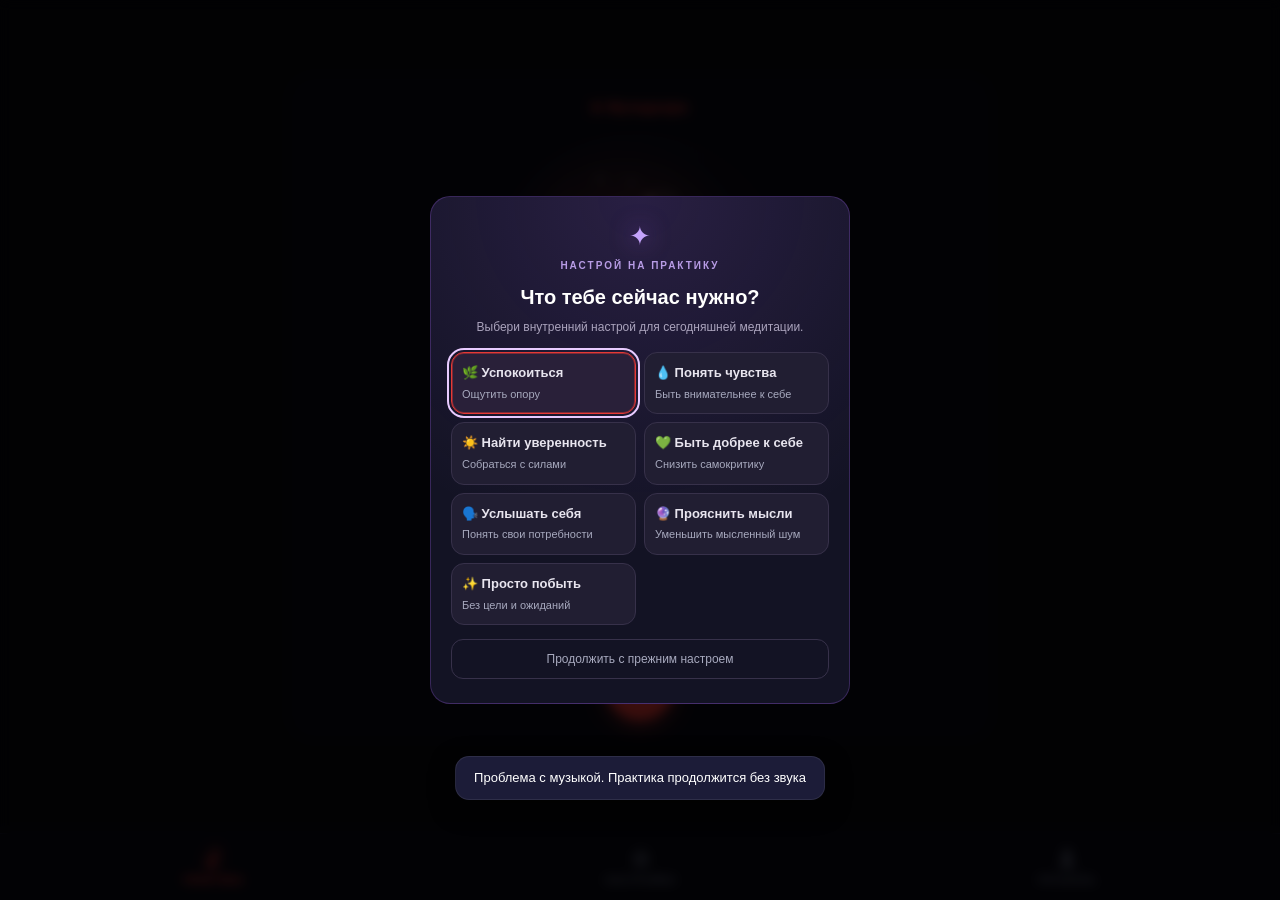
==== index.html @ dd5969ef "Bust Telegram CSS and JavaScript cache for chakra, iOS-style wheel and music player" ====
<!DOCTYPE html>
<html lang="ru">
<head>
<meta charset="UTF-8">
<meta name="viewport" content="width=device-width, initial-scale=1">
<title>Медитации</title>
<script src="https://telegram.org/js/telegram-web-app.js"></script>
<link rel="stylesheet" href="./assets/style.css?v=20261011k">
</head>
<body>

<!-- ==================== ЭКРАН ПРАКТИКА ==================== -->
<div class="screen screen-practice active" id="screen-practice">
  <div class="player">
    <div class="home-chakra" id="homeChakraLabel" aria-live="polite">
      <span class="home-chakra-dot" aria-hidden="true"></span>
      <span id="homeChakraName">Муладхара</span>
    </div>
    <canvas id="orb" width="600" height="600"></canvas>
    <div class="breath-hint" id="breathHint" role="status" aria-live="off"></div>

    <div class="home-duration" aria-label="Длительность медитации">
      <span class="home-duration-label">Минуты практики</span>
      <div class="duration-wheel-frame">
        <div class="duration-wheel-highlight" aria-hidden="true"></div>
        <div class="duration-wheel" id="durationWheel" role="listbox" tabindex="0" aria-label="Выбрать длительность прокруткой вверх или вниз"></div>
        <span class="duration-wheel-unit" aria-hidden="true">мин</span>
      </div>
      <div class="home-time-remaining" id="homeTimerRemaining" aria-live="off" hidden></div>
    </div>
    <div class="home-music" aria-label="Музыкальный плеер">
      <button class="home-music-menu" id="btnTracks" aria-label="Выбрать музыку" title="Выбрать музыку">
        <svg viewBox="0 0 24 24" aria-hidden="true"><path d="M12 3v10.55A4 4 0 1 0 14 17V7h4V3z"/></svg>
      </button>
      <div class="player-track-status" id="playerTrackStatus" role="status" aria-live="polite">Музыка не выбрана</div>
      <button class="home-music-add" id="btnAddTrack" aria-label="Добавить свою музыку" title="Добавить трек">
        <svg viewBox="0 0 24 24" aria-hidden="true"><path d="M19 13h-6v6h-2v-6H5v-2h6V5h2v6h6v2z"/></svg>
      </button>
    </div>
    <div class="control-bar home-controls">
      <button class="ctrl-side" id="btnPrevTrack" aria-label="Предыдущий трек" title="Предыдущий трек">
        <svg viewBox="0 0 24 24" aria-hidden="true"><path d="M6 6h2v12H6zm3.5 6l8.5 6V6z"/></svg>
      </button>
      <button class="ctrl-play" id="btnMain" aria-label="Начать или приостановить медитацию" title="Старт">
        <svg id="mainIcon" viewBox="0 0 24 24"><path d="M8 5v14l11-7z"/></svg>
      </button>
      <button class="ctrl-side" id="btnNextTrack" aria-label="Следующий трек" title="Следующий трек">
        <svg viewBox="0 0 24 24" aria-hidden="true"><path d="M16 6h2v12h-2zM6 18l8.5-6L6 6z"/></svg>
      </button>
    </div>

  </div>
</div>

<!-- ==================== НАСТРОЙКИ ==================== -->
<div class="screen screen-settings" id="screen-settings">
  <div class="settings-intro">
    <div class="goal-eyebrow">ТВОЯ ПРАКТИКА</div>
    <h2>Настройки</h2>
    <p>Выбери то, что подходит тебе сейчас. Во время медитации можно просто наблюдать за вселенной.</p>
  </div>
  <section class="goal-section" aria-labelledby="goalTitle">
    <div class="goal-eyebrow">ВНУТРЕННИЙ НАСТРОЙ</div>
    <h2 id="goalTitle">Как ты хочешь себя чувствовать?</h2>
    <p class="goal-subtitle">Выбери тему, которая откликается сейчас.</p>
    <div class="goal-grid" id="goalGrid" role="group" aria-label="Выбрать тему медитации"></div>
  </section>

  <div class="chakra-info">
    <div class="chakra-name" id="chakraNameWrap">
      <span id="chakraName">—</span>
      <svg class="info-ic" viewBox="0 0 24 24"><path d="M12 2a10 10 0 1 0 0 20 10 10 0 0 0 0-20zm1 15h-2v-6h2v6zm0-8h-2V7h2v2z"/></svg>
    </div>
    <div class="chakra-desc" id="chakraDesc">—</div>
    <div class="practice-tip" id="practiceTip" aria-live="polite"></div>
  </div>


  <div class="settings-panel">
    <h3>Медитация</h3>
    <div class="setting-block" id="practiceBlock">
      <button type="button" class="setting-header" id="practiceHeader" aria-expanded="false" aria-controls="practicePicker">
        <span class="setting-label">Практика</span>
        <span class="setting-value">
          <b id="practiceValue">Дыхание</b>
          <svg class="chev" viewBox="0 0 24 24"><path d="M7 10l5 5 5-5z"/></svg>
        </span>
      </button>
      <div class="setting-options slider-mode" id="practicePicker">
        <div class="slider-wrap">
          <input type="range" class="custom-range" id="practiceSlider" aria-label="Тип медитации" min="0" max="1" step="1" value="0">
          <div class="slider-marks">
            <span id="practiceMark0" class="active">Дыхание</span>
            <span id="practiceMark1">Скан тела</span>
          </div>
        </div>
      </div>
      <button type="button" id="scanChimeButton" class="quiet-toggle" aria-pressed="false" hidden>♪ Сигнал смены этапов: выкл.</button>
    </div>

    <div class="setting-block" id="rhythmBlock">
      <button type="button" class="setting-header" id="rhythmHeader" aria-expanded="false" aria-controls="rhythmPicker">
        <span class="setting-label">Дыхание</span>
        <span class="setting-value">
          <b id="rhythmValue">4-4</b>
          <svg class="chev" viewBox="0 0 24 24"><path d="M7 10l5 5 5-5z"/></svg>
        </span>
      </button>
      <div class="setting-options slider-mode" id="rhythmPicker">
        <div class="slider-wrap">
          <input type="range" class="custom-range" id="rhythmSlider" aria-label="Ритм дыхания" min="0" max="0" step="1" value="0">
          <div class="slider-marks" id="rhythmMarks"></div>
        </div>
        <div class="rhythm-actions">
          <button id="addRhythmBtn" class="add-btn">+ Свой ритм</button>
          <button id="delRhythmBtn" class="danger" style="display:none;">Удалить</button>
        </div>
      </div>
    </div>

    <div class="setting-block" id="timeBlock">
      <button type="button" class="setting-header" id="timeHeader" aria-expanded="false" aria-controls="presets">
        <span class="setting-label">Длительность</span>
        <span class="setting-value">
          <b id="timeValue">10 мин</b>
          <svg class="chev" viewBox="0 0 24 24"><path d="M7 10l5 5 5-5z"/></svg>
        </span>
      </button>
      <div class="setting-options slider-mode" id="presets">
        <div class="slider-wrap">
          <div class="slider-head">
            <span class="hint-mini">Минуты</span>
            <span class="big-val" id="timeBigVal">10</span>
          </div>
          <input type="range" class="custom-range" id="timeSlider" aria-label="Длительность медитации в минутах" min="1" max="180" step="1" value="10">
          <div class="slider-marks">
            <span>1 мин</span>
            <span>90 мин</span>
            <span>180 мин</span>
          </div>
        </div>
        <div class="quick-row" id="quickPresets">
          <button data-min="5">5</button>
          <button data-min="10">10</button>
          <button data-min="15">15</button>
          <button data-min="30">30</button>
          <button data-min="60">60</button>
        </div>
      </div>
    </div>


  </div>
  <div class="settings-panel">
    <h3>Время практики</h3>
    <div class="timer-display" id="timerDisplay">10:00</div>


  </div>
  <div class="settings-panel">
    <h3>Музыка</h3>
    <p class="settings-description">Треки и загрузка своей музыки доступны на экране практики. Здесь можно открыть их напрямую.</p>
    <button type="button" id="settingsMusicLibrary" class="quiet-toggle">♫ Выбрать музыку</button>
    <button type="button" id="settingsMusicUpload" class="quiet-toggle">+ Добавить свой трек</button>
  </div>
</div>

<!-- ==================== ЭКРАН ПРОФИЛЬ ==================== -->
<div class="screen screen-profile" id="screen-profile">
  <div class="streak-card" aria-label="Серия медитаций">
    <div class="streak-heading">
      <div class="streak-flame" aria-hidden="true">🔥</div>
      <div><div class="streak-number"><span id="streakNum">0</span> <span style="font-size:17px;font-weight:650;color:#dcc5f2">дней</span></div><div class="streak-text">Твоя серия медитаций</div></div>
    </div>
    <div id="streakStatus" class="streak-status">Заверши медитацию, чтобы начать серию</div>
    <div class="streak-week-title">Последние 7 дней</div>
    <div id="streakWeek" class="streak-week"></div>
  </div>

  <div class="profile-actions">
    <button type="button" id="exportJournalBtn" class="quiet-toggle">↓ Сохранить дневник</button>
    <button type="button" id="importJournalBtn" class="quiet-toggle">↑ Восстановить дневник</button>
    <p class="profile-backup-hint">Записи сохраняются автоматически. Эти кнопки нужны для резервной копии.</p>
  </div>
  <div class="profile-tabs">
    <button class="profile-tab active" data-ptab="stats">Статистика</button>
    <button class="profile-tab" data-ptab="history">История</button>
  </div>

  <div id="profileBody"></div>
</div>

<!-- ==================== НИЖНЯЯ НАВИГАЦИЯ ==================== -->
<div class="tabs-bottom">
  <button class="bottom-tab active" data-screen="practice">
    <svg viewBox="0 0 24 24" width="22" height="22"><path d="M12 3v10.55A4 4 0 1 0 14 17V7h4V3z"/></svg>
    <span>Практика</span>
  </button>
  <button class="bottom-tab" data-screen="settings" aria-label="Настройки">
    <svg viewBox="0 0 24 24" width="22" height="22" aria-hidden="true"><path d="M19.4 13a7.9 7.9 0 0 0 0-2l2-1.55-2-3.47-2.33.95a7.5 7.5 0 0 0-1.72-1L15 3h-4l-.35 2.93c-.63.24-1.2.58-1.72 1L6.6 5.98l-2 3.47L6.6 11a7.9 7.9 0 0 0 0 2l-2 1.55 2 3.47 2.33-.95c.52.42 1.09.76 1.72 1L11 21h4l.35-2.93a7.5 7.5 0 0 0 1.72-1l2.33.95 2-3.47L19.4 13ZM13 16a4 4 0 1 1 0-8 4 4 0 0 1 0 8Z"/></svg>
    <span>Настройки</span>
  </button>
  <button class="bottom-tab" data-screen="profile">
    <svg viewBox="0 0 24 24" width="22" height="22"><path d="M12 12a5 5 0 1 0 0-10 5 5 0 0 0 0 10zm0 2c-4 0-8 2-8 5v2h16v-2c0-3-4-5-8-5z"/></svg>
    <span>Профиль</span>
  </button>
</div>

<!-- ==================== МОДАЛКИ ==================== -->
<div class="modal" id="welcomeGoalModal" role="dialog" aria-modal="true" aria-labelledby="welcomeGoalTitle">
  <div class="modal-content welcome-goal-content">
    <div class="welcome-thought-symbol" aria-hidden="true">✦</div>
    <div class="welcome-thought-label">НАСТРОЙ НА ПРАКТИКУ</div>
    <h2 id="welcomeGoalTitle">Что тебе сейчас нужно?</h2>
    <p class="welcome-goal-description">Выбери внутренний настрой для сегодняшней медитации.</p>
    <div class="goal-grid" id="welcomeGoalGrid" role="group" aria-label="Выбор настроя"></div>
    <button type="button" class="welcome-goal-keep" id="welcomeGoalKeep">Оставить прежний настрой</button>
  </div>
</div>

<div class="modal" id="welcomeThoughtModal" role="dialog" aria-modal="true" aria-labelledby="welcomeThoughtTitle">
  <div class="modal-content welcome-thought-content">
    <div class="welcome-thought-symbol" aria-hidden="true">✦</div>
    <div class="welcome-thought-label">МИНУТА ТИШИНЫ</div>
    <h2 id="welcomeThoughtTitle">Мысль перед практикой</h2>
    <p id="welcomeThoughtText" class="welcome-thought-text"></p>
    <p class="welcome-thought-helper">Просто прочитай и возьми с собой то, что откликается.</p>
    <button type="button" id="welcomeThoughtClose" class="welcome-thought-close">К практике <span aria-hidden="true">→</span></button>
  </div>
</div>
<div class="modal" id="practiceRecoveryModal" role="dialog" aria-modal="true" aria-labelledby="practiceRecoveryTitle">
  <div class="modal-content" style="max-width:400px;">
    <div class="modal-header"><h2 id="practiceRecoveryTitle">Продолжить медитацию?</h2></div>
    <p class="note-subtitle" id="practiceRecoveryDescription"></p>
    <p class="note-subtitle">Практика будет восстановлена на паузе. Время, пока приложение было закрыто, не учитывается.</p>
    <div class="note-actions">
      <button type="button" class="ghost" id="practiceRecoveryDiscard">Начать заново</button>
      <button type="button" class="primary" id="practiceRecoveryResume">Восстановить</button>
    </div>
  </div>
</div>

<div class="modal" id="journalExportModal" role="dialog" aria-modal="true" aria-labelledby="journalExportTitle">
  <div class="modal-content" style="max-width:460px;">
    <div class="modal-header">
      <h2 id="journalExportTitle">Сохранить дневник</h2>
      <button type="button" class="modal-close" data-close="journalExportModal" aria-label="Закрыть">✕</button>
    </div>
    <p class="journal-export-help" id="journalExportHelp">Сохрани файл, чтобы позже восстановить свои записи.</p>
    <div class="journal-export-actions">
      <button type="button" class="primary" id="journalExportShare" hidden>Сохранить или отправить файл</button>
      <button type="button" class="primary" id="journalExportDownload" hidden>↓ Скачать файл</button>
    </div>
    <details class="journal-backup-advanced" id="journalExportAdvanced">
      <summary>Другой способ: сохранить в заметках</summary>
      <p>Скопируй резервную копию и вставь её в новую заметку на телефоне. При восстановлении вставь текст из этой заметки обратно.</p>
      <button type="button" class="primary journal-backup-copy" id="journalExportCopy">Скопировать для заметок</button>
      <label class="journal-export-label" for="journalExportText">Содержимое резервной копии</label>
      <textarea id="journalExportText" class="journal-export-text" readonly spellcheck="false" autocapitalize="off" aria-label="Содержимое резервной копии дневника"></textarea>
      <button type="button" class="ghost journal-export-select" id="journalExportSelect">Выделить текст вручную</button>
    </details>
    <p class="journal-export-status" id="journalExportStatus" role="status" aria-live="polite"></p>
  </div>
</div>

<div class="modal" id="journalImportModal" role="dialog" aria-modal="true" aria-labelledby="journalImportTitle">
  <div class="modal-content" style="max-width:460px;">
    <div class="modal-header">
      <h2 id="journalImportTitle">Восстановить дневник</h2>
      <button type="button" class="modal-close" data-close="journalImportModal" aria-label="Закрыть">✕</button>
    </div>
    <p class="journal-export-help">Выбери ранее сохранённую копию. Существующие медитации и заметки не удалятся.</p>
    <button type="button" class="primary journal-import-choice" id="journalImportChoose">Выбрать сохранённый файл</button>
    <input type="file" id="journalImportFile" accept=".json,.txt,application/json,text/plain" hidden>
    <details class="journal-backup-advanced" id="journalImportAdvanced">
      <summary>Копия сохранена в заметках?</summary>
      <p>Скопируй текст резервной копии из заметок и вставь сюда.</p>
      <textarea id="journalImportText" class="journal-export-text" placeholder="Вставь сюда скопированный текст"></textarea>
      <button type="button" class="ghost journal-import-check" id="journalImportCheckText">Проверить копию</button>
    </details>
    <p class="journal-export-status" id="journalImportStatus" role="status" aria-live="polite"></p>
    <p class="journal-import-preview" id="journalImportPreview" hidden></p>
    <button type="button" class="primary journal-import-confirm" id="journalImportConfirm" hidden>Восстановить записи</button>
  </div>
</div>

<div class="modal" id="noteModal">
  <div class="modal-content" style="max-width: 400px;">
    <div class="modal-header"><h2>Как прошло?</h2></div>
    <div class="note-subtitle">Как ты себя чувствуешь после практики?</div>
    <div class="mood-options" id="moodOptions">
      <button type="button" class="mood-choice" data-mood="calm">🌿 Спокойно</button>
      <button type="button" class="mood-choice" data-mood="lighter">✨ Легче</button>
      <button type="button" class="mood-choice" data-mood="same">🌙 Без изменений</button>
      <button type="button" class="mood-choice" data-mood="other">💭 По-разному</button>
    </div>
    <textarea class="note-textarea" id="noteInput" placeholder="Спокойно. Внимание было глубоким..." maxlength="180"></textarea>
    <div class="note-actions">
      <button class="ghost" id="noteSkip">Пропустить</button>
      <button class="primary" id="noteSave">Сохранить</button>
    </div>
  </div>
</div>

<div class="modal" id="guideModal">
  <div class="modal-content">
    <div class="modal-header">
      <h2>О чакре</h2>
      <button class="modal-close" data-close="guideModal">✕</button>
    </div>
    <div id="guideBody"></div>
  </div>
</div>

<div class="modal" id="tracksModal">
  <div class="modal-content">
    <div class="modal-header">
      <h2>Мои треки</h2>
      <button class="modal-close" data-close="tracksModal">✕</button>
    </div>

    <div class="track-list" id="myTracksList"></div>
    <p class="track-attribution">Встроенная музыка: «Peace of Mind» — Kevin MacLeod (<a href="https://incompetech.com/music/royalty-free/index.html?isrc=USUAN1200099" target="_blank" rel="noopener noreferrer">оригинальная композиция</a>). Лицензия <a href="https://creativecommons.org/licenses/by/4.0/" target="_blank" rel="noopener noreferrer">CC BY 4.0</a>. Добавлено плавное вступление.</p>
  </div>
</div>

<div class="modal" id="customRhythmModal">
  <div class="modal-content" style="max-width: 400px;">
    <div class="modal-header">
      <h2>Свой ритм</h2>
      <button class="modal-close" data-close="customRhythmModal">✕</button>
    </div>
    <div class="custom-rhythm-row">
      <label>Вдох</label>
      <input type="number" id="rIn" min="1" max="20" value="4">
      <span class="hint">сек</span>
    </div>
    <div class="custom-rhythm-row">
      <label>Задержка</label>
      <input type="number" id="rHold" min="0" max="20" value="0">
      <span class="hint">сек</span>
    </div>
    <div class="custom-rhythm-row">
      <label>Выдох</label>
      <input type="number" id="rOut" min="1" max="20" value="4">
      <span class="hint">сек</span>
    </div>
    <div class="custom-rhythm-row">
      <label>Пауза</label>
      <input type="number" id="rEmpty" min="0" max="20" value="0">
      <span class="hint">сек</span>
    </div>
    <div class="rhythm-preview" id="rhythmPreview">Цикл: <b>8 сек</b></div>
    <div class="modal-actions">
      <button class="ghost" data-close="customRhythmModal">Отмена</button>
      <button class="primary" id="saveRhythmBtn">Сохранить</button>
    </div>
  </div>
</div>

<input type="file" id="fileInput" accept="audio/*,.mp3,.m4a,.ogg,.wav,.flac" multiple hidden>
<audio id="audioEl" preload="metadata" loop></audio>
<div id="finishOverlay" class="finish-overlay" role="dialog" aria-modal="true" aria-labelledby="finishTitle">
  <div class="finish-content"><div class="finish-orb" aria-hidden="true"></div>
    <h2 id="finishTitle">Практика завершена</h2><p id="finishDescription">Этот момент ты посвятил себе.</p>
    <button id="finishContinue" class="finish-close" type="button">Продолжить</button>
  </div>
</div>
<div class="toast" id="toast"></div>

<script src="./assets/core.js?v=20261011k"></script>
<script src="./assets/visualizer.js?v=20261011k"></script>
<script src="./assets/session.js?v=20261011k"></script>
<script src="./assets/ui.js?v=20261011k"></script>
<script src="./assets/journal-backup.js?v=20261011k"></script>
</body>
</html>
---- assets/style.css ----
* { box-sizing: border-box; margin: 0; padding: 0; -webkit-tap-highlight-color: transparent; }
  body {
    --accent: #a463f2;
    --accent-glow: rgba(164, 99, 242, 0.45);
    font-family: -apple-system, BlinkMacSystemFont, 'Segoe UI', Roboto, sans-serif;
    background: #08080f;
    color: #fffffe;
    min-height: 100vh;
    padding: 20px 16px 100px;
    overflow-x: hidden;
    user-select: none;
  }
  .screen { display: none; }
  .screen.active { display: block; animation: fadeIn .25s ease; }
  @keyframes fadeIn { from { opacity: 0; transform: translateY(6px); } to { opacity: 1; transform: none; } }

  .tabs-bottom {
    position: fixed;
    bottom: 0; left: 0; right: 0;
    background: rgba(10, 10, 22, 0.96);
    backdrop-filter: blur(16px);
    -webkit-backdrop-filter: blur(16px);
    border-top: 1px solid #1c1c38;
    display: flex;
    padding: 8px 0 max(8px, env(safe-area-inset-bottom));
    z-index: 60;
  }
  .bottom-tab {
    flex: 1;
    background: none;
    border: none;
    color: #666a80;
    font-family: inherit;
    font-size: 11px;
    font-weight: 600;
    cursor: pointer;
    display: flex;
    flex-direction: column;
    align-items: center;
    gap: 4px;
    padding: 6px;
    transition: color .2s;
    letter-spacing: .2px;
    text-transform: uppercase;
  }
  .bottom-tab svg { fill: currentColor; transition: transform .2s; }
  .bottom-tab:active svg { transform: scale(.9); }
  .bottom-tab.active { color: var(--accent); }
  .bottom-tab.active svg { filter: drop-shadow(0 0 8px var(--accent)); }

  .practice-streak-note { margin:0 0 12px; padding:12px 14px; border-radius:14px;
    background:rgba(255,156,51,.09); border:1px solid rgba(255,156,51,.24);
    color:#eac8a9; font-size:12px; font-weight:600; text-align:center; line-height:1.5; }
  /* Недельная серия практик */
  .streak-card { position:relative; overflow:hidden; padding:22px 18px 20px; border-radius:23px;
    background:linear-gradient(145deg,#352052,#17152c 75%); border:1px solid rgba(190,132,255,.30);
    margin-bottom:14px; box-shadow:0 12px 32px rgba(96,50,155,.15); }
  .streak-heading { display:flex; align-items:center; gap:14px; margin-bottom:18px; }
  .streak-flame { height:67px; width:67px; flex:none; border-radius:21px; display:grid; place-items:center;
    font-size:40px; background:linear-gradient(145deg,#ffac35,#ff673b); box-shadow:0 7px 21px rgba(255,113,45,.23); }
  .streak-number { font-size:39px; line-height:1; font-weight:800; letter-spacing:-1px; }
  .streak-text { font-size:13px; color:#d8cde8; margin-top:5px; }
  .streak-status { color:#eac8ff; font-size:12px; line-height:1.5; margin-bottom:15px; }
  .streak-week { display:grid; grid-template-columns:repeat(7,minmax(0,1fr)); gap:5px; }
  .streak-day { display:flex; flex-direction:column; align-items:center; gap:7px; min-width:0; }
  .streak-day-label { font-size:10px; color:#aea3bc; font-weight:700; }
  .streak-day-dot { display:grid; place-items:center; width:clamp(29px,8vw,40px); height:clamp(29px,8vw,40px);
    border-radius:50%; background:rgba(255,255,255,.065); border:2px solid rgba(255,255,255,.08);
    color:#9586aa; font-size:16px; font-weight:700; }
  .streak-day.done .streak-day-dot { background:#ff9f36; border-color:#ffb25c; color:#392014;
    box-shadow:0 4px 13px rgba(255,147,48,.26); }
  .streak-day.today .streak-day-dot { outline:2px solid #d0a1ff; outline-offset:3px; }
  .streak-day.future .streak-day-dot { opacity:.45; }
  .streak-week-title { font-size:11px; letter-spacing:1px; text-transform:uppercase; color:#aa96c2; font-weight:700; margin-bottom:10px; }
  .stats-bar {
    display: flex; align-items: center; gap: 10px;
    background: #131324; border-radius: 14px;
    padding: 12px 14px; margin-bottom: 14px;
  }
  .level-badge {
    font-size: 11px; color: #a7a9be; font-weight: 600;
    flex-shrink: 0; letter-spacing: .3px; text-transform: uppercase;
  }
  .level-badge b { color: var(--accent); font-size: 15px; margin-left: 4px; }
  .xp-bar {
    flex: 1; height: 6px; background: rgba(255,255,255,.06);
    border-radius: 3px; overflow: hidden; min-width: 40px;
  }
  .xp-fill {
    height: 100%; background: var(--accent); border-radius: 3px;
    transition: width .6s cubic-bezier(.22,.9,.27,1);
    box-shadow: 0 0 8px var(--accent);
  }
  .xp-text { font-size: 11px; color: #a7a9be; flex-shrink: 0; font-variant-numeric: tabular-nums; }

  .profile-tabs {
    display: flex; gap: 4px;
    background: #131324;
    border-radius: 14px;
    padding: 4px;
    margin-bottom: 14px;
  }
  .profile-tab {
    flex: 1;
    background: none; border: none;
    color: #a7a9be;
    font-family: inherit;
    font-size: 13px;
    font-weight: 500;
    padding: 10px 8px;
    border-radius: 10px;
    cursor: pointer;
    transition: .2s;
    white-space: nowrap;
  }
  .profile-tab.active {
    background: var(--accent);
    color: #fff;
    box-shadow: 0 4px 12px rgba(164,99,242,.3);
  }

  .daily-tasks {
    background: #131324; border-radius: 14px;
    padding: 12px 14px; margin-bottom: 12px;
  }
  .daily-header {
    display: flex; justify-content: space-between;
    font-size: 11px; color: #a7a9be; margin-bottom: 8px;
    text-transform: uppercase; letter-spacing: 1.2px; font-weight: 600;
  }
  .daily-header .count { color: var(--accent); font-weight: 700; }
  .daily-item {
    display: flex; align-items: center; gap: 10px;
    padding: 5px 0; font-size: 13px;
  }
  .daily-check {
    width: 18px; height: 18px; border-radius: 50%;
    border: 1.5px solid #2a2a4a; display: flex;
    align-items: center; justify-content: center;
    flex-shrink: 0; transition: .2s; color: transparent;
  }
  .daily-item.done .daily-check { background: var(--accent); border-color: var(--accent); color: #fff; }
  .daily-text { flex: 1; color: #d0d2e0; transition: .2s; }
  .daily-item.done .daily-text { color: #666a80; text-decoration: line-through; }
  .daily-progress { font-size: 11px; color: #a7a9be; font-variant-numeric: tabular-nums; flex-shrink: 0; }

  .chakra-picker {
    display: flex; gap: 10px; overflow-x: auto;
    padding: 6px 2px 14px; margin-bottom: 4px;
    scrollbar-width: none; scroll-snap-type: x proximity;
  }
  .chakra-picker::-webkit-scrollbar { display: none; }
  .chakra-chip {
    flex-shrink: 0; scroll-snap-align: center;
    background: #131324; border: 1.5px solid transparent;
    color: #a7a9be; padding: 10px 14px; border-radius: 22px;
    font-size: 13px; font-weight: 500; cursor: pointer;
    display: flex; align-items: center; gap: 8px;
    transition: .25s; font-family: inherit;
  }
  .chakra-chip .dot {
    width: 14px; height: 14px; border-radius: 50%;
    background: var(--c); box-shadow: 0 0 10px var(--c); transition: .25s;
  }
  .chakra-chip.active {
    color: #fff; border-color: var(--c); background: #191932;
    box-shadow: 0 0 18px -4px var(--c);
  }
  .chakra-chip.locked { opacity: 0.45; filter: saturate(0.4); }
  .chakra-chip.locked .dot { background: #555770; box-shadow: none; }
  .chakra-chip .lock { font-size: 11px; margin-left: 2px; opacity: .8; }
  .chakra-info { text-align: center; margin-bottom: 12px; }
  .chakra-name {
    font-size: 20px; font-weight: 600; letter-spacing: .5px;
    transition: color .4s; cursor: pointer;
    display: inline-flex; align-items: center; gap: 6px;
    padding: 4px 8px; border-radius: 8px;
  }
  .chakra-name:active { background: rgba(255,255,255,.05); }
  .chakra-name .info-ic {
    width: 14px; height: 14px; fill: #a7a9be; opacity: .6;
  }
  .chakra-desc { font-size: 13px; color: #a7a9be; margin-top: 4px; line-height: 1.4; }
  .chakra-intent {
    margin-top: 14px; padding: 12px 14px;
    background: rgba(255,255,255,.04);
    border-left: 3px solid var(--accent); border-radius: 10px;
    font-size: 14px; color: #fffffe; text-align: left; line-height: 1.5;
    transition: border-color .3s;
  }
  .chakra-intent b {
    display: block; font-size: 11px; color: #a7a9be;
    text-transform: uppercase; letter-spacing: 1.2px;
    font-weight: 600; margin-bottom: 6px;
  }

  .next-focus-btn {
    display: block; width: max-content; max-width: 100%; margin-top: 10px;
    padding: 7px 12px; border-radius: 10px;
    border: 1px solid rgba(255,255,255,.12); background: rgba(255,255,255,.04);
    color: #c9bfdf; font: inherit; font-size: 12px; cursor: pointer;
  }
  .next-focus-btn:active { background: rgba(255,255,255,.11); }
  .next-focus-btn:focus-visible { outline: 2px solid var(--accent); outline-offset: 2px; }

  .chakra-progress {
    display: flex; gap: 6px; justify-content: center;
    align-items: flex-end; height: 60px; margin: 8px 0 6px;
  }
  .chakra-bar {
    width: 26px; height: 100%;
    background: rgba(255,255,255,.05);
    border-radius: 6px; position: relative; overflow: hidden;
  }
  .chakra-bar-fill {
    position: absolute; bottom: 0; left: 0; right: 0;
    background: var(--c); border-radius: 6px;
    transition: height .6s cubic-bezier(.22,.9,.27,1);
    box-shadow: 0 0 10px var(--c);
  }
  .chakra-total {
    text-align: center; font-size: 12px; color: #a7a9be;
    margin-bottom: 4px; letter-spacing: .3px;
  }
  .chakra-total b { color: var(--accent); font-weight: 600; font-size: 13px; }

  .profile-section-title {
    font-size: 11px;
    color: #a7a9be;
    text-transform: uppercase;
    letter-spacing: 1.2px;
    font-weight: 600;
    margin: 18px 0 10px;
  }
  .stat-summary {
    display: grid;
    grid-template-columns: repeat(2, minmax(0, 1fr));
    gap: 8px;
  }
  .stat-card {
    min-width: 0;
    overflow-wrap: anywhere;
    background: #131324;
    border-radius: 12px;
    padding: 14px;
    text-align: center;
  }
  .stat-label {
    font-size: 11px;
    color: #a7a9be;
    text-transform: uppercase;
    letter-spacing: .8px;
    font-weight: 600;
    margin-bottom: 6px;
  }
  .stat-value {
    font-size: 22px;
    font-weight: 600;
    font-variant-numeric: tabular-nums;
    line-height: 1.1;
  }
  .stat-value span {
    font-size: 12px;
    color: #a7a9be;
    font-weight: 500;
    margin-left: 2px;
  }

  .profile-subtabs {
    display: flex; gap: 6px;
    margin-bottom: 12px;
  }
  .profile-subtab {
    flex: 1;
    background: #131324;
    border: 1px solid transparent;
    color: #a7a9be;
    font-family: inherit;
    font-size: 13px;
    font-weight: 500;
    padding: 8px 12px;
    border-radius: 10px;
    cursor: pointer;
    transition: .2s;
  }
  .profile-subtab.active {
    background: rgba(164,99,242,.15);
    border-color: var(--accent);
    color: #fff;
  }

  .player {
    background: #0a0a16; border-radius: 24px;
    padding: 16px 20px 24px; margin-bottom: 16px; overflow: hidden;
  }
  #orb { display: block; width: 300px; height: 300px; margin: 0 auto 4px; }
  .breath-hint {
    text-align: center; font-size: 13px; color: #a7a9be;
    letter-spacing: 2px; text-transform: uppercase;
    margin-bottom: 16px; transition: color .8s ease; height: 18px;
    font-weight: 500;
  }

  .setting-block {
    background: #131324; border-radius: 14px;
    margin-bottom: 10px; overflow: hidden;
  }
  .setting-header {
    display: flex; align-items: center; justify-content: space-between;
    padding: 12px 14px; cursor: pointer; user-select: none;
    transition: background .15s;
  }
  .setting-header:active { background: rgba(255,255,255,.03); }
  .setting-label { font-size: 14px; color: #a7a9be; font-weight: 500; }
  .setting-value {
    display: flex; align-items: center; gap: 6px;
    font-size: 14px; color: #fff; font-weight: 500;
  }
  .setting-value b { color: var(--accent); font-weight: 600; transition: color .3s; }
  .setting-value .chev { width: 18px; height: 18px; fill: #a7a9be; transition: transform .25s; }
  .setting-block.open .chev { transform: rotate(180deg); }
  .setting-options {
    display: none; flex-wrap: wrap; gap: 6px;
    padding: 0 14px 14px;
  }
  .setting-block.open .setting-options { display: flex; }
  .setting-options.slider-mode {
    flex-direction: column;
    align-items: stretch;
    gap: 8px;
  }
  .setting-options.slider-mode > * { width: 100%; }
  .setting-options button {
    background: transparent; border: 1px solid #24243e;
    color: #a7a9be; padding: 8px 14px; border-radius: 12px;
    font-size: 13px; font-weight: 500; cursor: pointer;
    transition: .2s; font-family: inherit; white-space: nowrap;
  }
  .setting-options button:active { background: rgba(255,255,255,.05); }
  .setting-options button.active { background: var(--accent); border-color: var(--accent); color: #fff; }
  .setting-options button.add-btn {
    border-style: dashed; color: var(--accent);
  }
  .setting-options button.custom {
    position: relative;
    padding-right: 24px;
  }
  .setting-options button.custom .del {
    position: absolute; right: 6px; top: 50%;
    transform: translateY(-50%);
    font-size: 14px; opacity: .6; padding: 0 2px;
  }
  .setting-block.hidden { display: none; }
  [hidden] { display:none !important; }
  .setting-header { width:100%; background:transparent; border:0; color:inherit; font:inherit; text-align:left; }
  .setting-header:focus-visible, .quiet-toggle:focus-visible { outline:2px solid var(--accent); outline-offset:3px; }
  .quiet-toggle { width:100%; padding:10px 12px; margin-top:8px; border:1px solid rgba(164,99,242,.3);
    border-radius:10px; background:rgba(164,99,242,.08); color:#e7d8f7; cursor:pointer; font:inherit; font-size:12px; text-align:left; }
  .time-exact-label { display:flex; align-items:center; justify-content:space-between; gap:12px;
    color:#a7a9be; font-size:12px; padding:12px 2px 2px; }
  #timeExactInput { width:86px; padding:8px 10px; border:1px solid rgba(164,99,242,.35);
    border-radius:9px; background:#1c1c38; color:#fff; font:inherit; font-size:16px; text-align:center; }
  @media (prefers-reduced-motion: reduce) {
    .screen.active { animation:none; }
    * { scroll-behavior:auto !important; }
  }

  /* ============ Слайдеры ============ */
  .slider-wrap {
    width: 100%;
    padding: 8px 2px 4px;
  }
  .slider-head {
    display: flex;
    align-items: baseline;
    justify-content: space-between;
    margin-bottom: 12px;
  }
  .slider-head .big-val {
    font-size: 22px;
    font-weight: 600;
    color: var(--accent);
    font-variant-numeric: tabular-nums;
    transition: color .3s;
  }
  .slider-head .hint-mini {
    font-size: 11px;
    color: #666a80;
    text-transform: uppercase;
    letter-spacing: 1px;
    font-weight: 600;
  }
  input[type="range"].custom-range {
    -webkit-appearance: none; appearance: none;
    width: 100%; height: 6px;
    background: rgba(255,255,255,.08);
    border-radius: 3px; outline: none; display: block;
    cursor: pointer; margin: 0;
  }
  input[type="range"].custom-range::-webkit-slider-thumb {
    -webkit-appearance: none; appearance: none;
    width: 26px; height: 26px; border-radius: 50%;
    background: var(--accent); cursor: pointer; border: none;
    box-shadow: 0 0 0 4px rgba(255,255,255,.06), 0 0 16px var(--accent-glow);
    transition: transform .15s, box-shadow .15s;
    margin-top: -10px;
  }
  input[type="range"].custom-range::-webkit-slider-thumb:active {
    transform: scale(1.15);
  }
  input[type="range"].custom-range::-moz-range-thumb {
    width: 26px; height: 26px; border-radius: 50%;
    background: var(--accent); cursor: pointer; border: none;
    box-shadow: 0 0 0 4px rgba(255,255,255,.06), 0 0 16px var(--accent-glow);
  }
  input[type="range"].custom-range::-moz-range-track {
    height: 6px; background: rgba(255,255,255,.08);
    border-radius: 3px;
  }
  .slider-marks {
    display: flex; justify-content: space-between;
    margin-top: 12px; padding: 0 2px;
    font-size: 10px; color: #666a80;
    font-weight: 600; gap: 4px;
    text-transform: uppercase; letter-spacing: .4px;
  }
  .slider-marks span {
    transition: color .2s;
    white-space: nowrap;
    overflow: hidden;
    text-overflow: ellipsis;
    text-align: center;
    flex: 1;
  }
  .slider-marks span:first-child { text-align: left; }
  .slider-marks span:last-child { text-align: right; }
  .slider-marks span.active { color: var(--accent); }

  .quick-row {
    display: flex; flex-wrap: wrap; gap: 6px;
    margin-top: 4px;
  }
  .quick-row button {
    flex: 1 1 0;
    background: transparent; border: 1px solid #24243e;
    color: #a7a9be; padding: 8px 6px; border-radius: 12px;
    font-size: 13px; font-weight: 500; cursor: pointer;
    transition: .2s; font-family: inherit; white-space: nowrap;
    min-width: 0;
  }
  .quick-row button:active { background: rgba(255,255,255,.05); }
  .quick-row button.active {
    background: var(--accent); border-color: var(--accent); color: #fff;
  }

  .rhythm-actions {
    display: flex; gap: 6px; margin-top: 6px;
  }
  .rhythm-actions button {
    flex: 1;
    background: transparent; border: 1px solid #24243e;
    color: #a7a9be; padding: 9px 12px; border-radius: 10px;
    font-size: 12px; font-weight: 500; cursor: pointer;
    transition: .2s; font-family: inherit;
  }
  .rhythm-actions button.danger { color: #e53170; border-color: rgba(229,49,112,.35); }
  .rhythm-actions button.add-btn { color: var(--accent); border-style: dashed; }
  .rhythm-actions button:active { background: rgba(255,255,255,.05); }

  .timer-display {
    text-align: center; font-size: 46px; font-weight: 300;
    font-variant-numeric: tabular-nums; letter-spacing: 1px;
    color: #fffffe; margin: 18px 0 18px; transition: color .3s;
  }
  .timer-display.warn { color: #e53170; }
  .control-bar {
    display: flex; justify-content: center; align-items: center;
    gap: clamp(4px, 1.8vw, 12px); margin-bottom: 8px; padding: 4px 0;
    flex-wrap: nowrap;
  }
  .ctrl-side {
    background: transparent; border: none; color: #a7a9be;
    cursor: pointer; padding: clamp(4px, 1.2vw, 8px); border-radius: 50%;
    display: flex; align-items: center; justify-content: center; flex: 0 1 auto; min-width: 0;
    transition: .15s;
  }
  .ctrl-side:active { background: rgba(255,255,255,.08); }
  .ctrl-side svg { width: clamp(20px, 5.8vw, 24px); height: clamp(20px, 5.8vw, 24px); flex-shrink: 0; fill: currentColor; }
  .ctrl-play {
    background: var(--accent); border: none; color: #fff;
    cursor: pointer; width: clamp(62px, 18vw, 76px); height: clamp(62px, 18vw, 76px); border-radius: 50%;
    display: flex; align-items: center; justify-content: center;
    box-shadow: 0 6px 22px var(--accent-glow);
    transition: background .3s, box-shadow .3s, transform .1s;
    flex-shrink: 0;
    aspect-ratio: 1 / 1;
  }
  .ctrl-play svg { width: 34px; height: 34px; fill: currentColor; }
  .ctrl-play:active { transform: scale(.94); }
  .mark-btn {
    width: 100%;
    background: linear-gradient(135deg, #2cb67d 0%, #1a9e68 100%);
    color: #fff; border: none; border-radius: 16px;
    padding: 16px; font-size: 16px; font-weight: 600;
    cursor: pointer; margin-top: 20px; transition: .2s; font-family: inherit;
  }
  .mark-btn:disabled { opacity: .35; cursor: default; }
  .mark-btn:active:not(:disabled) { transform: scale(.98); }

  .achievements-grid {
    display: grid; grid-template-columns: repeat(2, 1fr); gap: 10px;
  }
  .achievement-card {
    background: #1c1c38; border-radius: 12px;
    padding: 12px 10px; text-align: center;
    transition: .2s; border: 1px solid transparent;
  }
  .achievement-card.unlocked {
    border-color: var(--accent);
    box-shadow: 0 0 16px -6px var(--accent);
  }
  .achievement-icon { font-size: 28px; margin-bottom: 6px; line-height: 1; }
  .achievement-title { font-size: 12px; font-weight: 600; margin-bottom: 3px; color: #fffffe; }
  .achievement-desc { font-size: 10px; color: #a7a9be; line-height: 1.3; }
  .achievement-card.locked .achievement-title { color: #666a80; }
  .achievement-card.locked .achievement-icon { opacity: .35; filter: grayscale(1); }

  .modal {
    position: fixed; inset: 0; background: rgba(0,0,0,0.75);
    z-index: 100; display: none; align-items: center;
    justify-content: center; padding: 20px;
    backdrop-filter: blur(6px);
  }
  .modal.show { display: flex; animation: modalFade .2s ease; }
  @keyframes modalFade { from { opacity: 0; } to { opacity: 1; } }
  .modal-content {
    background: #131324; border-radius: 20px;
    width: 100%; max-width: 480px; max-height: 85vh;
    overflow-y: auto; padding: 20px;
    border: 1px solid rgba(255,255,255,.08);
  }
  .modal-header {
    display: flex; justify-content: space-between;
    align-items: center; margin-bottom: 16px;
    position: sticky; top: 0; background: #131324;
    padding-bottom: 8px; z-index: 1;
  }
  .modal-header h2 { font-size: 18px; font-weight: 600; }
  .modal-close {
    background: none; border: none; color: #a7a9be;
    font-size: 18px; cursor: pointer; padding: 6px 10px;
    border-radius: 8px; transition: .15s;
  }
  .modal-close:active { background: rgba(255,255,255,.06); }

  .insight-card {
    background: linear-gradient(160deg, #1c1c38 0%, #131324 100%);
    border-radius: 16px;
    padding: 24px 20px;
    text-align: center;
    border: 1px solid rgba(164,99,242,.25);
    box-shadow: 0 8px 30px -10px rgba(164,99,242,.5);
    margin-bottom: 16px;
  }
  .insight-icon {
    font-size: 36px;
    margin-bottom: 12px;
    filter: drop-shadow(0 0 12px var(--accent));
  }
  .insight-text {
    font-size: 16px;
    line-height: 1.55;
    color: #fffffe;
    font-weight: 400;
    font-style: italic;
  }
  .insight-meta {
    font-size: 11px;
    color: #666a80;
    margin-top: 14px;
    text-transform: uppercase;
    letter-spacing: 1px;
    font-weight: 600;
  }

  .guide-section {
    margin-bottom: 14px;
    background: #1c1c38;
    border-radius: 12px;
    padding: 12px 14px;
  }
  .guide-section h4 {
    font-size: 11px; color: #a7a9be;
    text-transform: uppercase; letter-spacing: 1.2px;
    font-weight: 600; margin-bottom: 6px;
  }
  .guide-section p { font-size: 13px; line-height: 1.55; color: #d0d2e0; }
  .guide-chakra-name { font-size: 22px; font-weight: 600; margin-bottom: 4px; }

  .my-intents { display: flex; flex-direction: column; gap: 6px; }
  .my-intent-item {
    display: flex; align-items: center; gap: 8px;
    padding: 8px 10px;
    background: rgba(255,255,255,.03);
    border-radius: 8px;
    font-size: 13px;
    line-height: 1.4;
  }
  .my-intent-item span { flex: 1; }
  .my-intent-item button {
    background: transparent; border: none;
    color: #e53170; cursor: pointer;
    font-size: 16px; padding: 2px 6px;
    border-radius: 6px; transition: .15s;
    font-family: inherit; flex-shrink: 0;
  }
  .add-intent-btn {
    width: 100%;
    background: transparent;
    border: 1px dashed #2a2a4a;
    color: var(--accent);
    padding: 10px;
    border-radius: 8px;
    font-family: inherit;
    font-size: 13px; font-weight: 500;
    cursor: pointer; transition: .15s;
    margin-top: 4px;
  }
  .intent-empty {
    color: #666a80; font-size: 12px;
    text-align: center; padding: 8px 0;
  }

  .track-list { display: flex; flex-direction: column; gap: 6px; margin-bottom: 12px; }
    .track-attribution { color:#a7a9be; font-size:11px; line-height:1.6; margin-top:8px; }
    .track-attribution a { color:#c4a3fb; text-decoration:underline; text-underline-offset:2px; }
  .track-item {
    display: flex; align-items: center; gap: 10px;
    padding: 10px 12px;
    background: #1c1c38;
    border-radius: 10px;
    font-size: 13px;
  }
  .track-item.builtin-track { width:100%; border:1px solid rgba(164,99,242,.25); text-align:left; font:inherit; cursor:pointer; }
    .track-item.builtin-track.selected { border-color:var(--accent); background:#2b203d; }
    .track-item.builtin-track:focus-visible { outline:2px solid #d4aaff; outline-offset:2px; }
    .track-item .name {
    flex: 1;
    white-space: nowrap; overflow: hidden;
    text-overflow: ellipsis;
    color: #d0d2e0;
  }
  .track-item .size {
    font-size: 11px; color: #666a80;
    flex-shrink: 0;
  }
  .track-item .del {
    background: transparent; border: none;
    color: #e53170; cursor: pointer;
    font-size: 16px; padding: 4px 6px;
    border-radius: 6px; transition: .15s;
    font-family: inherit; flex-shrink: 0;
  }

  .add-file-label {
    display: flex; align-items: center; justify-content: center;
    gap: 8px;
    width: 100%;
    background: transparent;
    border: 1px dashed #2a2a4a;
    color: var(--accent);
    padding: 12px;
    border-radius: 10px;
    font-family: inherit;
    font-size: 13px; font-weight: 500;
    cursor: pointer; transition: .15s;
    margin-bottom: 16px;
  }
  .add-file-label input[type="file"] { display: none; }

  .custom-rhythm-row {
    display: flex; align-items: center; gap: 8px;
    margin-bottom: 12px;
  }
  .custom-rhythm-row label {
    font-size: 13px; color: #a7a9be;
    min-width: 100px;
  }
  .custom-rhythm-row input[type="number"] {
    flex: 1;
    background: #0a0a16;
    border: 1px solid #24243e;
    color: #fffffe;
    padding: 10px 12px;
    border-radius: 10px;
    font-family: inherit;
    font-size: 14px;
    outline: none;
    transition: .2s;
    -webkit-appearance: none;
    appearance: textfield;
  }
  .custom-rhythm-row input[type="number"]:focus { border-color: var(--accent); }
  .custom-rhythm-row .hint {
    font-size: 11px; color: #666a80;
    flex-shrink: 0;
  }
  .rhythm-preview {
    background: #1c1c38;
    border-radius: 10px;
    padding: 12px 14px;
    margin-bottom: 14px;
    font-size: 13px;
    color: #a7a9be;
    text-align: center;
  }
  .rhythm-preview b {
    color: var(--accent);
    font-size: 15px;
    font-weight: 600;
  }
  .modal-actions {
    display: flex; gap: 8px;
  }
  .modal-actions button {
    flex: 1; padding: 12px;
    border-radius: 12px; border: none;
    font-family: inherit; font-size: 14px;
    font-weight: 600; cursor: pointer;
    transition: .15s;
  }
  .modal-actions button.ghost { background: #1c1c38; color: #a7a9be; }
  .modal-actions button.primary { background: var(--accent); color: #fff; }

  .sessions-empty {
    text-align: center; color: #666a80;
    padding: 40px 20px; font-size: 14px;
    line-height: 1.5;
  }
  .session-item {
    background: #1c1c38; border-radius: 12px;
    padding: 12px 14px; margin-bottom: 8px;
    border-left: 3px solid var(--c, #a463f2);
  }
  .session-top {
    display: flex; justify-content: space-between;
    align-items: baseline; gap: 8px; margin-bottom: 6px;
  }
  .session-date {
    font-size: 12px; color: #a7a9be;
    font-variant-numeric: tabular-nums;
  }
  .session-mins { font-size: 12px; color: #fffffe; font-weight: 600; }
  .session-chakra {
    font-size: 13px; font-weight: 600; margin-bottom: 4px;
    display: flex; align-items: center; gap: 6px;
  }
  .session-chakra .cdot {
    width: 8px; height: 8px; border-radius: 50%;
    background: var(--c, #a463f2); box-shadow: 0 0 6px var(--c, #a463f2);
  }
  .session-intent {
    font-size: 12px; color: #a7a9be;
    font-style: italic; line-height: 1.4;
    padding: 6px 8px; background: rgba(255,255,255,.03);
    border-radius: 8px; margin-top: 6px;
  }
  .session-note {
    font-size: 12px; color: #d0d2e0;
    margin-top: 6px; padding: 6px 8px;
    background: rgba(164,99,242,.1);
    border-radius: 8px; line-height: 1.4;
  }
  .session-note::before { content: '📝 '; }

  .cal-header {
    display: flex; justify-content: space-between;
    align-items: center; margin-bottom: 14px;
  }
  .cal-title { font-size: 15px; font-weight: 600; text-transform: capitalize; }
  .cal-nav { display: flex; gap: 4px; }
  .cal-nav button {
    background: #1c1c38; border: none; color: #a7a9be;
    width: 32px; height: 32px; border-radius: 8px;
    cursor: pointer; font-size: 16px;
    display: flex; align-items: center; justify-content: center;
    transition: .15s; font-family: inherit;
  }
  .cal-grid {
    display: grid; grid-template-columns: repeat(7, 1fr);
    gap: 4px; margin-bottom: 16px;
  }
  .cal-dow {
    text-align: center; font-size: 10px;
    color: #666a80; padding: 4px 0;
    text-transform: uppercase; font-weight: 600;
  }
  .cal-day {
    aspect-ratio: 1; background: #1c1c38;
    border-radius: 8px; position: relative;
    display: flex; align-items: center; justify-content: center;
    font-size: 12px; color: #d0d2e0; cursor: pointer;
    transition: .15s; font-variant-numeric: tabular-nums;
    border: 1px solid transparent;
  }
  .cal-day.empty { background: transparent; cursor: default; }
  .cal-day.today { border-color: rgba(255,255,255,.2); }
  .cal-day.selected { background: #24243e; border-color: var(--accent); }
  .cal-day.has-data { background: #221a3a; }
  .cal-dot {
    position: absolute; bottom: 4px; left: 50%;
    transform: translateX(-50%);
    width: 5px; height: 5px; border-radius: 50%;
    background: var(--accent); box-shadow: 0 0 6px var(--accent);
  }
  .cal-day-detail { margin-top: 8px; }
  .cal-day-detail h3 {
    font-size: 13px; color: #a7a9be;
    margin-bottom: 8px; font-weight: 500;
  }

  .note-textarea {
    width: 100%; min-height: 80px;
    background: #0a0a16; border: 1px solid #24243e;
    border-radius: 12px; padding: 12px 14px;
    color: #fffffe; font-family: inherit;
    font-size: 14px; resize: none;
    outline: none; transition: .2s;
    line-height: 1.5;
  }
  .note-textarea:focus { border-color: var(--accent); }
  .note-textarea::placeholder { color: #666a80; }
  .note-actions { display: flex; gap: 8px; margin-top: 12px; }
  .note-actions button {
    flex: 1; padding: 12px;
    border-radius: 12px; border: none;
    font-family: inherit; font-size: 14px;
    font-weight: 600; cursor: pointer;
    transition: .15s;
  }
  .note-actions button.ghost { background: #1c1c38; color: #a7a9be; }
  .note-actions button.primary { background: var(--accent); color: #fff; }
  .note-subtitle { font-size: 12px; color: #a7a9be; margin-bottom: 10px; }

  .toast {
    position: fixed; bottom: 100px; left: 50%;
    transform: translateX(-50%) translateY(80px);
    background: #1c1c38; color: #fff;
    padding: 12px 18px; border-radius: 14px;
    font-size: 13px; opacity: 0;
    transition: .35s cubic-bezier(.2,.9,.3,1.2);
    z-index: 2000; max-width: 90vw; text-align: center;
    box-shadow: 0 8px 24px rgba(0,0,0,.5);
    border: 1px solid rgba(255,255,255,.08);
    pointer-events: none; line-height: 1.4;
  }
  .toast.show { opacity: 1; transform: translateX(-50%) translateY(0); }
  .toast.success { border-color: var(--accent); }
  .personal-note { color:#999bb1; font-size:13px; line-height:1.6; text-align:center; margin:20px 8px 12px; }
  #orb { max-width:100%; height:auto; aspect-ratio:1; }
  .screen-practice { max-width:700px; margin:0 auto; }
  .screen-profile { max-width:700px; margin:0 auto; }
  .screen-profile, .screen-practice { width: 100%; min-width: 0; }
  .streak-heading > div:last-child { min-width: 0; }
  .streak-number { font-size: clamp(28px, 8vw, 39px); }
  @media (max-width: 380px) {
    .player { padding-left: 12px; padding-right: 12px; }
    .control-bar { gap: 5px; }
    .ctrl-side { padding: 5px; flex: 1 1 0; }
    .ctrl-side svg { width: 22px; height: 22px; }
    .streak-card { padding: 18px 12px; }
    .streak-flame { width: 54px; height: 54px; font-size: 31px; }
  }
  .player-track-status { text-align:center; color:#a7a9be; font-size:12px; margin:12px 0 0; min-height:18px; overflow:hidden; text-overflow:ellipsis; white-space:nowrap; }
  .ctrl-side:disabled { opacity:.3; cursor:default; }
  .player { position:relative; }
  .immersive-toggle { display:block; margin:0 auto 12px; padding:9px 16px; border:1px solid #35304a; border-radius:30px; background:#211c31; color:#e9ddf9; font:inherit; font-size:12px; cursor:pointer; }
  .screen-practice.immersive .chakra-picker,.screen-practice.immersive .chakra-info,.screen-practice.immersive .setting-block,.screen-practice.immersive .timer-display,.screen-practice.immersive .player-track-status,.screen-practice.immersive .practice-streak-note { display:none; }
  .screen-practice.immersive .player { min-height:calc(100dvh - 120px); display:flex; flex-direction:column; justify-content:center; }
  .screen-practice.immersive #orb { width:min(100%, 370px); }
  .screen-practice.immersive .control-bar { margin-top:24px; }
  .screen-practice.immersive .ctrl-side { opacity:.55; }
  .mood-options { display:grid; grid-template-columns:repeat(2,minmax(0,1fr)); gap:8px; margin:12px 0; }
  .mood-choice { border:1px solid #353047; background:#221c32; border-radius:12px; color:#ded2e9; padding:12px 8px; font:inherit; font-size:13px; cursor:pointer; }
  .mood-choice.selected { background:#473169; border-color:#bd94ff; color:white; }
  .mood-entry { margin-top:8px; font-size:12px; color:#cbb7eb; }
  .finish-overlay { position:fixed; inset:0; z-index:110; background:rgba(7,5,17,.94); display:none; align-items:center; justify-content:center; padding:22px; text-align:center; backdrop-filter:blur(12px); }
  .finish-overlay.show { display:flex; animation:finishAppear .7s ease both; }
  .finish-content { max-width:360px; width:100%; }
  .finish-orb { margin:auto; width:132px; height:132px; border-radius:50%; background:radial-gradient(circle,#fff 0%,#c9aaff 8%,#9754e3 23%,rgba(125,61,209,.16) 62%,transparent 72%); animation:finishGlow 3.5s ease-in-out infinite alternate; }
  .finish-content h2 { margin:24px 0 12px; font-size:27px; }
  .finish-content p { color:#bdb1cb; line-height:1.6; font-size:14px; }
  .finish-close { margin-top:28px; padding:13px 30px; border:0; border-radius:14px; background:#a463f2; color:white; font:inherit; font-weight:650; cursor:pointer; }
  @keyframes finishAppear { from {opacity:0} to {opacity:1} }
  @keyframes finishGlow { from {transform:scale(.9);filter:brightness(.85)} to {transform:scale(1.1);filter:brightness(1.23)} }


  .goal-section { background:linear-gradient(140deg,#19162b,#11101f); border:1px solid #302647; border-radius:20px; padding:16px; margin-bottom:14px; }
  .goal-eyebrow {color:#c9a8f7; font-size:10px; font-weight:700; letter-spacing:1.5px; margin-bottom:7px;}
  .goal-section h2 {font-size:20px; line-height:1.3; font-weight:650; margin-bottom:6px;}
  .goal-subtitle {font-size:12px; color:#a7a9be; line-height:1.5; margin-bottom:13px;}
  .goal-grid {display:grid; grid-template-columns:repeat(2,minmax(0,1fr)); gap:8px;}
  .goal-option {display:flex; flex-direction:column; align-items:flex-start; gap:5px; min-width:0; text-align:left; background:#211e32; color:#e8e5ef; border:1px solid #37314a; border-radius:13px; padding:12px 10px; font:inherit; font-size:12px; line-height:1.3; cursor:pointer; transition:border-color .2s,background .2s;}
  .goal-option strong {font-size:13px; font-weight:650;}
  .goal-option small {font-size:11px; color:#a7a9be;}
  .goal-option[aria-pressed="true"] {border-color:var(--accent); background:#292039; box-shadow:inset 0 0 0 1px var(--accent-glow);}
  .chakra-manual {margin-bottom:12px;}
  .chakra-manual summary {list-style:none; cursor:pointer; border:1px solid #333047; border-radius:12px; color:#b8accb; padding:12px 14px; font-size:13px; display:flex; justify-content:space-between;}
  .chakra-manual summary::-webkit-details-marker {display:none;}
  .chakra-manual[open] summary {margin-bottom:8px;}
  .practice-tip {margin:10px 0 0; padding:13px; border-radius:12px; background:#1a1c2a; border:1px solid #303249; text-align:left; font-size:13px; line-height:1.55; color:#d6d8e6;}
  .practice-tip b {display:block; font-size:10px; letter-spacing:1px; color:#abaec3; margin-bottom:5px; text-transform:uppercase;}
  .screen-practice.immersive .goal-section {display:none;}
  .welcome-thought-content {max-width:390px; text-align:center; padding:30px 24px 24px; background:radial-gradient(circle at 50% 0,rgba(164,99,242,.19),transparent 60%),#131324; border:1px solid rgba(164,99,242,.25);}
  .welcome-thought-symbol {font-size:36px; color:#c4a3fb; margin-bottom:15px; text-shadow:0 0 24px rgba(164,99,242,.7);}
  .welcome-thought-label {font-size:10px; font-weight:700; letter-spacing:2px; color:#b89ce6; margin-bottom:12px;}
  .welcome-thought-content h2 {font-size:19px; font-weight:600; margin-bottom:19px;}
  .welcome-thought-text {font-size:19px; line-height:1.55; color:#f2eaff; font-weight:450; margin:0 0 19px;}
  .welcome-thought-helper {font-size:12px; color:#9294ab; line-height:1.5; margin-bottom:22px;}
  .welcome-thought-close {display:block; width:100%; background:var(--accent); color:#fff; font:inherit; font-weight:650; font-size:15px; border:0; border-radius:13px; padding:14px; cursor:pointer;}
  .welcome-thought-close:focus-visible {outline:2px solid #fff;outline-offset:3px;}
  @media(max-width:350px){.goal-grid{grid-template-columns:1fr;}}

/* Portable journal backup: readable and selectable inside Telegram WebViews. */
.journal-export-help { color:#b9b3ca; font-size:13px; line-height:1.55; margin:8px 0 15px; }
.journal-export-actions { display:flex; flex-direction:column; gap:8px; }
.journal-export-actions button, .journal-export-select {
  width:100%; min-height:42px; border-radius:11px; padding:10px 12px;
  cursor:pointer; font:inherit; font-size:13px; font-weight:600;
}
.journal-export-actions .primary { background:var(--accent); color:#fff; border:0; }
.journal-export-actions .ghost, .journal-export-select {
  background:#1c1c38; color:#e2dcef; border:1px solid #30304c;
}
.journal-export-status { margin:12px 0; color:#cdb9ee; font-size:12px; line-height:1.5; }
.journal-export-status:empty { display:none; }
.journal-export-label { display:block; font-size:11px; color:#a7a9be; margin:12px 0 6px; }
.journal-export-text {
  display:block; width:100%; min-height:112px; max-height:24vh; resize:vertical;
  border:1px solid #35304a; border-radius:10px; padding:10px;
  background:#0b0b18; color:#d0c9dc; font-size:11px; line-height:1.45;
  user-select:text; -webkit-user-select:text;
  font-family:ui-monospace, SFMono-Regular, Consolas, monospace;
}
.journal-export-select { margin-top:8px; font-size:12px; }

/* Daily journal backups: two clear actions, detailed fallbacks stay optional. */
.profile-actions { display:flex; flex-direction:column; gap:8px; margin-bottom:14px; }
.profile-actions .quiet-toggle { margin:0; min-height:44px; text-align:center; font-size:13px; }
.profile-backup-hint { color:#9391aa; text-align:center; line-height:1.5;
  font-size:11px; padding:0 6px; margin:3px 0 0; }
.journal-backup-advanced { margin-top:14px; padding:12px; border-radius:12px;
  border:1px solid #30304c; background:#141425; }
.journal-backup-advanced summary { cursor:pointer; color:#d1bdf1; font-size:13px;
  font-weight:600; line-height:1.4; }
.journal-backup-advanced p { color:#aea8bc; font-size:12px; line-height:1.55; margin:12px 0; }
.journal-backup-advanced .journal-export-text { max-height:24vh; }
.journal-backup-copy, .journal-import-choice, .journal-import-confirm, .journal-import-check {
  width:100%; min-height:44px; cursor:pointer; padding:10px 14px; border-radius:11px;
  font:inherit; font-size:13px; font-weight:600;
}
.journal-backup-copy, .journal-import-choice, .journal-import-confirm {
  border:0; color:#fff; background:var(--accent); }
.journal-import-check { background:#23233b; color:#e2dcef; border:1px solid #343453; }
.journal-import-preview { background:rgba(164,99,242,.08); border:1px solid rgba(164,99,242,.22);
  color:#e4d4f7; padding:12px; border-radius:12px; font-size:13px; line-height:1.5; margin:12px 0; }
.journal-import-confirm { margin-top:10px; }
.journal-export-actions .primary:disabled, .journal-import-confirm:disabled { opacity:.45; }

/* 2026 minimalist meditation: the universe is the complete practice screen. */
.screen-practice.active {
  min-height: calc(100dvh - 125px);
  display: flex;
  flex-direction: column;
  justify-content: center;
  width: 100%;
}
.screen-practice .player {
  width: 100%;
  min-height: min(74dvh, 690px);
  margin: 0 auto;
  padding: 16px 12px 24px;
  border-radius: 24px;
  display: flex;
  flex-direction: column;
  align-items: center;
  justify-content: center;
  background: radial-gradient(ellipse at center, rgba(45,25,74,.14), #0a0a16 72%);
}
.screen-practice #orb {
  width: min(100%, 370px, 48dvh);
  height: auto;
  aspect-ratio: 1 / 1;
  flex: 0 0 auto;
  margin: 0 auto;
}
.screen-practice .breath-hint {
  width: 100%;
  min-height: 20px;
  height: auto;
  margin: 10px 0 16px;
  line-height: 1.5;
}
.screen-practice .control-bar {
  margin: 6px 0 0;
  padding: 5px;
}
.screen-practice .ctrl-play { width: 76px; height: 76px; }
.screen-settings { max-width: 700px; margin:0 auto; width:100%; min-width:0; }
.settings-intro { padding: 8px 4px 18px; }
.settings-intro h2 { font-size:25px; font-weight:650; margin:5px 0 6px; }
.settings-intro p { font-size:13px; line-height:1.55; color:#a7a9be; }
.screen-settings .goal-section { margin-bottom:12px; }
.screen-settings .chakra-info {
  padding: 12px 8px;
  margin-bottom: 18px;
}
.settings-panel {
  background:#10101e;
  border:1px solid rgba(164,99,242,.13);
  padding:15px 14px;
  margin-bottom:14px;
  border-radius:18px;
}
.settings-panel h3 {
  font-size:13px; letter-spacing:.5px; font-weight:650;
  color:#e9e0f4; margin-bottom:12px;
}
.settings-panel .setting-block:last-child { margin-bottom:0; }
.settings-panel .timer-display { font-size:32px; margin:10px 0; }
.settings-description { color:#a7a9be; font-size:12px; line-height:1.5; margin-bottom:12px; }
.settings-audio-controls {
  display:grid;
  grid-template-columns:repeat(4,minmax(0,1fr));
  gap:7px;
  width:100%;
}
.settings-audio-controls .ctrl-side {
  min-width:0; width:100%; min-height:66px; border:1px solid #33304b;
  border-radius:14px; background:#1c1b31; padding:10px 4px;
  display:flex; flex-direction:column; gap:5px; justify-content:center;
  font:inherit; font-size:11px; line-height:1.3; color:#d8d0e6;
}
.settings-audio-controls .ctrl-side svg { width:23px; height:23px; flex:none; }
.settings-audio-controls .ctrl-side span { display:block; }
.settings-panel .player-track-status {
  margin:12px 0 0; white-space:normal; overflow-wrap:anywhere; min-height:20px;
}
.welcome-goal-content {
  max-width:420px; padding:24px 20px;
  background:radial-gradient(circle at 50% 0,rgba(164,99,242,.15),transparent 65%),#131324;
  border:1px solid rgba(164,99,242,.26);
  text-align:center;
}
.welcome-goal-content .welcome-thought-symbol { font-size:26px; margin-bottom:8px; }
.welcome-goal-content h2 { font-size:20px; line-height:1.4; margin-bottom:7px; }
.welcome-goal-description { color:#aaa3bc; line-height:1.5; font-size:12px; margin-bottom:16px; }
.welcome-goal-content .goal-grid { text-align:left; gap:8px; }
.welcome-goal-content .goal-option { padding:12px 10px; }
.welcome-goal-content .goal-option:focus-visible {
  outline:2px solid #e8cbff; outline-offset:2px;
}
.welcome-goal-keep {
  display:block; width:100%; padding:12px 10px; margin-top:14px;
  background:transparent; border:1px solid #37314a; border-radius:12px;
  color:#a7a9be; cursor:pointer; font:inherit; font-size:12px;
}
@media (max-width:350px) {
  .welcome-goal-content .goal-grid { grid-template-columns:repeat(2,minmax(0,1fr)); }
  .welcome-goal-content .goal-option { padding:10px 7px; }
  .welcome-goal-content .goal-option strong { font-size:12px; }
  .settings-panel {padding:13px 10px;}
  .settings-audio-controls {gap:5px;}
}
@media (max-height:590px) {
  .screen-practice #orb { width:min(100%, 290px, 39dvh); }
  .screen-practice .player { min-height: 65dvh; }
}

/* Meditation screen: chakra, iOS-style minute picker and compact audio controls. */
.screen-practice .player {
  min-height:0;
  padding:clamp(8px,1.8vh,16px) 12px 16px;
  gap:0;
}
.screen-practice #orb { width:min(100%, 315px, 34dvh); margin:0 auto; }
.screen-practice .breath-hint {
  margin:3px 0 5px;
  font-size:12px;
  letter-spacing:1.8px;
}
.home-chakra {
  display:inline-flex; gap:8px; align-items:center; justify-content:center;
  font-size:14px; font-weight:600; line-height:1.4; letter-spacing:.35px;
  padding:5px 13px; margin:0 auto 6px; color:#e4d8f7;
}
.home-chakra-dot { display:inline-block; width:7px; height:7px;
  background:var(--accent); border-radius:50%; box-shadow:0 0 12px var(--accent-glow);
}
.home-duration { text-align:center; width:100%; margin:0 auto 8px; }
.home-duration-label { display:block; text-transform:uppercase;
  letter-spacing:1.6px; font-size:10px; color:#a6a0b9; margin-bottom:1px; }
.duration-wheel-frame { width:164px; height:126px; margin:0 auto;
  position:relative; isolation:isolate; overflow:hidden; }
.duration-wheel-highlight {
  position:absolute; z-index:0; left:9px; right:9px; top:42px; height:42px;
  border-top:1px solid rgba(190,160,230,.34);
  border-bottom:1px solid rgba(190,160,230,.34);
  background:linear-gradient(90deg,rgba(164,99,242,.07),rgba(164,99,242,.16),rgba(164,99,242,.07));
  border-radius:10px; pointer-events:none;
}
.duration-wheel {
  position:relative; z-index:1; overflow-y:auto; overflow-x:hidden;
  overscroll-behavior-y:contain; scroll-snap-type:y mandatory;
  -webkit-overflow-scrolling:touch; touch-action:pan-y;
  height:126px; width:100%; padding:42px 0; margin:0;
  scrollbar-width:none;
  -webkit-mask-image:linear-gradient(to bottom, transparent 0%, #000 27%, #000 73%, transparent 100%);
  mask-image:linear-gradient(to bottom, transparent 0%, #000 27%, #000 73%, transparent 100%);
}
.duration-wheel::-webkit-scrollbar { display:none; }
.duration-wheel-option {
  width:100%; height:42px; min-height:42px; display:flex; align-items:center;
  justify-content:center; box-sizing:border-box; padding-right:27px;
  font:inherit; font-variant-numeric:tabular-nums; font-size:23px; font-weight:450;
  line-height:1; color:#82798f; scroll-snap-align:center;
  scroll-snap-stop:normal; cursor:pointer; user-select:none;
  transition:font-size .12s ease, color .12s ease;
}
.duration-wheel-option[aria-selected="true"] {
  color:#f2e8ff; font-size:31px; font-weight:640;
  text-shadow:0 0 15px rgba(180,135,240,.34);
}
.duration-wheel-unit {
  position:absolute; z-index:2; pointer-events:none; right:26px; top:50%;
  transform:translateY(-50%); color:#bdafd0; font-size:12px; font-weight:600;
}
.duration-wheel:focus-visible { outline:2px solid var(--accent); outline-offset:-2px; border-radius:12px; }
.home-duration.is-running .duration-wheel { opacity:.48; pointer-events:none; }
.home-duration.is-running .duration-wheel-option { cursor:default; }
.home-time-remaining { font-size:12px; color:#c6b2e4; min-height:15px; margin:1px 0 0; }
.home-time-remaining[hidden] { display:none; }
.home-music {
  width:min(100%,290px); display:flex; gap:10px; align-items:center;
  justify-content:center; padding:2px 4px; margin:0 auto 2px;
}
.home-music-menu,.home-music-add {
  display:grid; place-items:center; flex:0 0 36px;
  width:36px; height:36px; padding:7px; background:transparent;
  border:1px solid rgba(164,99,242,.2); border-radius:12px;
  color:#b6a9cc; cursor:pointer;
}
.home-music svg { width:19px; height:19px; fill:currentColor; }
.home-music .player-track-status {
  min-width:0; flex:1; width:auto; padding:0;
  color:#afa5bf; font-size:11px; min-height:16px;
  margin:0; white-space:nowrap; overflow:hidden; text-overflow:ellipsis;
}
.home-music-menu:focus-visible,.home-music-add:focus-visible {
  outline:2px solid var(--accent); outline-offset:2px;
}
.screen-practice .control-bar.home-controls {
  width:230px; max-width:100%; margin:0 auto; padding:2px 4px; gap:18px;
  display:flex; justify-content:center; align-items:center;
}
.home-controls .ctrl-side { width:47px; height:47px; padding:10px;
  border-radius:50%; flex:0 0 47px;
}
.home-controls .ctrl-side svg { width:24px; height:24px; }
.screen-practice .home-controls .ctrl-play { width:68px; height:68px; flex:0 0 68px; }
#settingsMusicLibrary,#settingsMusicUpload { margin-top:7px; }
@media (max-height:680px) {
  .screen-practice #orb { width:min(100%,285px,30dvh); }
  .screen-practice .player {padding-top:8px; padding-bottom:9px;}
  .home-duration { margin-bottom:3px; }
  .home-chakra {margin-bottom:0;}
}
@media (prefers-reduced-motion:reduce) {
  .duration-wheel-option {transition:none;}
}
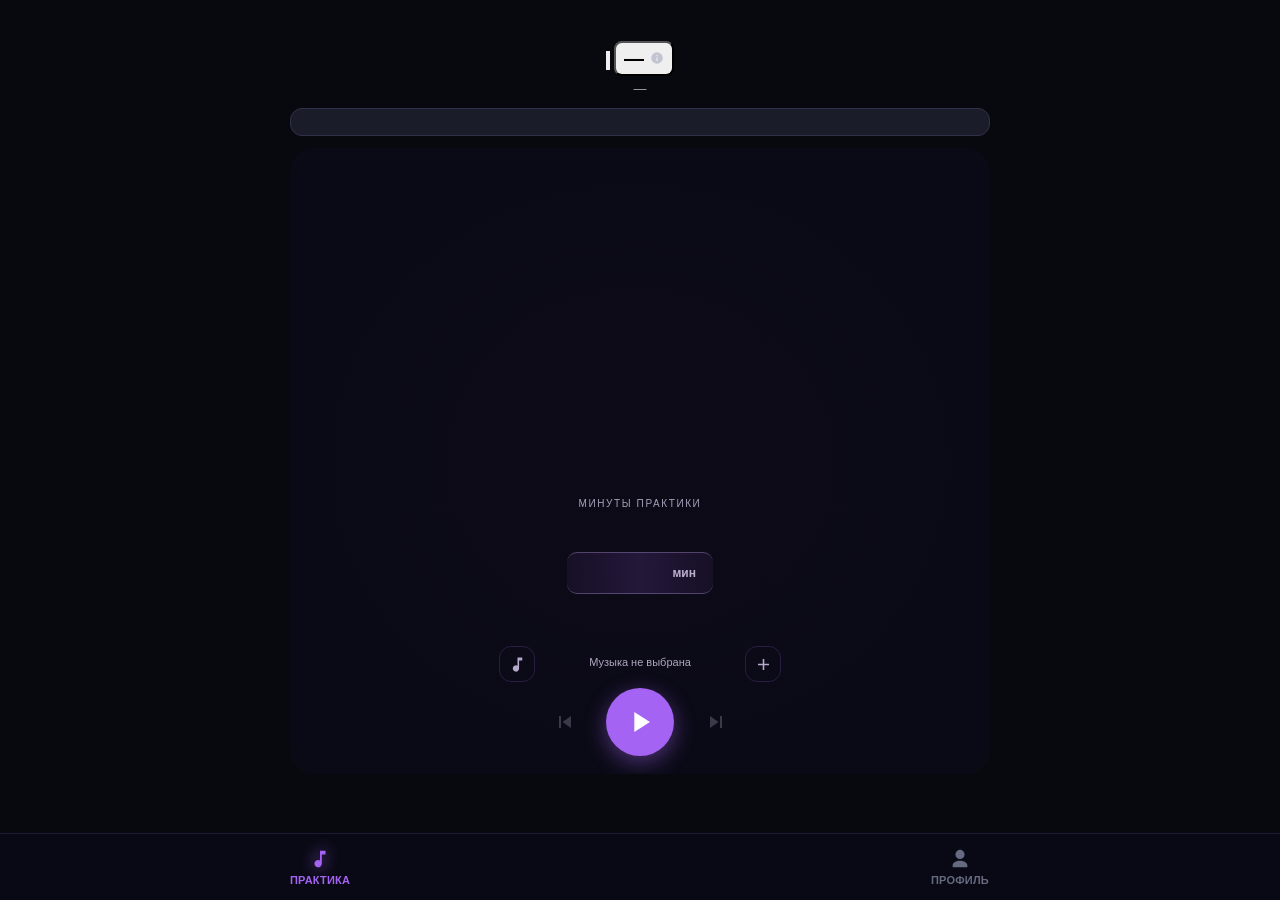
==== commit 1349a77c: "Restore detailed chakra guide on home with switch button; remove Settings screen" ====
--- a/index.html
+++ b/index.html
@@ -5,17 +5,27 @@
 <meta name="viewport" content="width=device-width, initial-scale=1">
 <title>Медитации</title>
 <script src="https://telegram.org/js/telegram-web-app.js"></script>
-<link rel="stylesheet" href="./assets/style.css?v=20261011k">
+<link rel="stylesheet" href="./assets/style.css?v=20261011m">
 </head>
 <body>
 
 <!-- ==================== ЭКРАН ПРАКТИКА ==================== -->
 <div class="screen screen-practice active" id="screen-practice">
+  <div class="chakra-info home-chakra-info">
+    <div class="home-chakra-heading">
+      <button type="button" class="chakra-switch" id="changeChakraBtn" aria-label="Сменить чакру и настрой" title="Сменить чакру">
+        <svg viewBox="0 0 24 24" aria-hidden="true"><path d="M18.4 8.5a7 7 0 0 0-11.8-2L4 9m0-5v5h5M5.6 15.5a7 7 0 0 0 11.8 2L20 15m0 5v-5h-5"/></svg>
+      </button>
+      <button type="button" class="chakra-name" id="chakraNameWrap" aria-label="Подробнее о чакре">
+        <span id="chakraName">—</span>
+        <svg class="info-ic" viewBox="0 0 24 24" aria-hidden="true"><path d="M12 2a10 10 0 1 0 0 20 10 10 0 0 0 0-20zm1 15h-2v-6h2v6zm0-8h-2V7h2v2z"/></svg>
+      </button>
+      <span class="home-chakra-balance" aria-hidden="true"></span>
+    </div>
+    <div class="chakra-desc" id="chakraDesc">—</div>
+    <div class="practice-tip" id="practiceTip" aria-live="polite"></div>
+  </div>
   <div class="player">
-    <div class="home-chakra" id="homeChakraLabel" aria-live="polite">
-      <span class="home-chakra-dot" aria-hidden="true"></span>
-      <span id="homeChakraName">Муладхара</span>
-    </div>
     <canvas id="orb" width="600" height="600"></canvas>
     <div class="breath-hint" id="breathHint" role="status" aria-live="off"></div>
 
@@ -52,119 +62,6 @@
   </div>
 </div>
 
-<!-- ==================== НАСТРОЙКИ ==================== -->
-<div class="screen screen-settings" id="screen-settings">
-  <div class="settings-intro">
-    <div class="goal-eyebrow">ТВОЯ ПРАКТИКА</div>
-    <h2>Настройки</h2>
-    <p>Выбери то, что подходит тебе сейчас. Во время медитации можно просто наблюдать за вселенной.</p>
-  </div>
-  <section class="goal-section" aria-labelledby="goalTitle">
-    <div class="goal-eyebrow">ВНУТРЕННИЙ НАСТРОЙ</div>
-    <h2 id="goalTitle">Как ты хочешь себя чувствовать?</h2>
-    <p class="goal-subtitle">Выбери тему, которая откликается сейчас.</p>
-    <div class="goal-grid" id="goalGrid" role="group" aria-label="Выбрать тему медитации"></div>
-  </section>
-
-  <div class="chakra-info">
-    <div class="chakra-name" id="chakraNameWrap">
-      <span id="chakraName">—</span>
-      <svg class="info-ic" viewBox="0 0 24 24"><path d="M12 2a10 10 0 1 0 0 20 10 10 0 0 0 0-20zm1 15h-2v-6h2v6zm0-8h-2V7h2v2z"/></svg>
-    </div>
-    <div class="chakra-desc" id="chakraDesc">—</div>
-    <div class="practice-tip" id="practiceTip" aria-live="polite"></div>
-  </div>
-
-
-  <div class="settings-panel">
-    <h3>Медитация</h3>
-    <div class="setting-block" id="practiceBlock">
-      <button type="button" class="setting-header" id="practiceHeader" aria-expanded="false" aria-controls="practicePicker">
-        <span class="setting-label">Практика</span>
-        <span class="setting-value">
-          <b id="practiceValue">Дыхание</b>
-          <svg class="chev" viewBox="0 0 24 24"><path d="M7 10l5 5 5-5z"/></svg>
-        </span>
-      </button>
-      <div class="setting-options slider-mode" id="practicePicker">
-        <div class="slider-wrap">
-          <input type="range" class="custom-range" id="practiceSlider" aria-label="Тип медитации" min="0" max="1" step="1" value="0">
-          <div class="slider-marks">
-            <span id="practiceMark0" class="active">Дыхание</span>
-            <span id="practiceMark1">Скан тела</span>
-          </div>
-        </div>
-      </div>
-      <button type="button" id="scanChimeButton" class="quiet-toggle" aria-pressed="false" hidden>♪ Сигнал смены этапов: выкл.</button>
-    </div>
-
-    <div class="setting-block" id="rhythmBlock">
-      <button type="button" class="setting-header" id="rhythmHeader" aria-expanded="false" aria-controls="rhythmPicker">
-        <span class="setting-label">Дыхание</span>
-        <span class="setting-value">
-          <b id="rhythmValue">4-4</b>
-          <svg class="chev" viewBox="0 0 24 24"><path d="M7 10l5 5 5-5z"/></svg>
-        </span>
-      </button>
-      <div class="setting-options slider-mode" id="rhythmPicker">
-        <div class="slider-wrap">
-          <input type="range" class="custom-range" id="rhythmSlider" aria-label="Ритм дыхания" min="0" max="0" step="1" value="0">
-          <div class="slider-marks" id="rhythmMarks"></div>
-        </div>
-        <div class="rhythm-actions">
-          <button id="addRhythmBtn" class="add-btn">+ Свой ритм</button>
-          <button id="delRhythmBtn" class="danger" style="display:none;">Удалить</button>
-        </div>
-      </div>
-    </div>
-
-    <div class="setting-block" id="timeBlock">
-      <button type="button" class="setting-header" id="timeHeader" aria-expanded="false" aria-controls="presets">
-        <span class="setting-label">Длительность</span>
-        <span class="setting-value">
-          <b id="timeValue">10 мин</b>
-          <svg class="chev" viewBox="0 0 24 24"><path d="M7 10l5 5 5-5z"/></svg>
-        </span>
-      </button>
-      <div class="setting-options slider-mode" id="presets">
-        <div class="slider-wrap">
-          <div class="slider-head">
-            <span class="hint-mini">Минуты</span>
-            <span class="big-val" id="timeBigVal">10</span>
-          </div>
-          <input type="range" class="custom-range" id="timeSlider" aria-label="Длительность медитации в минутах" min="1" max="180" step="1" value="10">
-          <div class="slider-marks">
-            <span>1 мин</span>
-            <span>90 мин</span>
-            <span>180 мин</span>
-          </div>
-        </div>
-        <div class="quick-row" id="quickPresets">
-          <button data-min="5">5</button>
-          <button data-min="10">10</button>
-          <button data-min="15">15</button>
-          <button data-min="30">30</button>
-          <button data-min="60">60</button>
-        </div>
-      </div>
-    </div>
-
-
-  </div>
-  <div class="settings-panel">
-    <h3>Время практики</h3>
-    <div class="timer-display" id="timerDisplay">10:00</div>
-
-
-  </div>
-  <div class="settings-panel">
-    <h3>Музыка</h3>
-    <p class="settings-description">Треки и загрузка своей музыки доступны на экране практики. Здесь можно открыть их напрямую.</p>
-    <button type="button" id="settingsMusicLibrary" class="quiet-toggle">♫ Выбрать музыку</button>
-    <button type="button" id="settingsMusicUpload" class="quiet-toggle">+ Добавить свой трек</button>
-  </div>
-</div>
-
 <!-- ==================== ЭКРАН ПРОФИЛЬ ==================== -->
 <div class="screen screen-profile" id="screen-profile">
   <div class="streak-card" aria-label="Серия медитаций">
@@ -195,10 +92,6 @@
   <button class="bottom-tab active" data-screen="practice">
     <svg viewBox="0 0 24 24" width="22" height="22"><path d="M12 3v10.55A4 4 0 1 0 14 17V7h4V3z"/></svg>
     <span>Практика</span>
-  </button>
-  <button class="bottom-tab" data-screen="settings" aria-label="Настройки">
-    <svg viewBox="0 0 24 24" width="22" height="22" aria-hidden="true"><path d="M19.4 13a7.9 7.9 0 0 0 0-2l2-1.55-2-3.47-2.33.95a7.5 7.5 0 0 0-1.72-1L15 3h-4l-.35 2.93c-.63.24-1.2.58-1.72 1L6.6 5.98l-2 3.47L6.6 11a7.9 7.9 0 0 0 0 2l-2 1.55 2 3.47 2.33-.95c.52.42 1.09.76 1.72 1L11 21h4l.35-2.93a7.5 7.5 0 0 0 1.72-1l2.33.95 2-3.47L19.4 13ZM13 16a4 4 0 1 1 0-8 4 4 0 0 1 0 8Z"/></svg>
-    <span>Настройки</span>
   </button>
   <button class="bottom-tab" data-screen="profile">
     <svg viewBox="0 0 24 24" width="22" height="22"><path d="M12 12a5 5 0 1 0 0-10 5 5 0 0 0 0 10zm0 2c-4 0-8 2-8 5v2h16v-2c0-3-4-5-8-5z"/></svg>
@@ -324,40 +217,6 @@
   </div>
 </div>
 
-<div class="modal" id="customRhythmModal">
-  <div class="modal-content" style="max-width: 400px;">
-    <div class="modal-header">
-      <h2>Свой ритм</h2>
-      <button class="modal-close" data-close="customRhythmModal">✕</button>
-    </div>
-    <div class="custom-rhythm-row">
-      <label>Вдох</label>
-      <input type="number" id="rIn" min="1" max="20" value="4">
-      <span class="hint">сек</span>
-    </div>
-    <div class="custom-rhythm-row">
-      <label>Задержка</label>
-      <input type="number" id="rHold" min="0" max="20" value="0">
-      <span class="hint">сек</span>
-    </div>
-    <div class="custom-rhythm-row">
-      <label>Выдох</label>
-      <input type="number" id="rOut" min="1" max="20" value="4">
-      <span class="hint">сек</span>
-    </div>
-    <div class="custom-rhythm-row">
-      <label>Пауза</label>
-      <input type="number" id="rEmpty" min="0" max="20" value="0">
-      <span class="hint">сек</span>
-    </div>
-    <div class="rhythm-preview" id="rhythmPreview">Цикл: <b>8 сек</b></div>
-    <div class="modal-actions">
-      <button class="ghost" data-close="customRhythmModal">Отмена</button>
-      <button class="primary" id="saveRhythmBtn">Сохранить</button>
-    </div>
-  </div>
-</div>
-
 <input type="file" id="fileInput" accept="audio/*,.mp3,.m4a,.ogg,.wav,.flac" multiple hidden>
 <audio id="audioEl" preload="metadata" loop></audio>
 <div id="finishOverlay" class="finish-overlay" role="dialog" aria-modal="true" aria-labelledby="finishTitle">
@@ -368,10 +227,10 @@
 </div>
 <div class="toast" id="toast"></div>
 
-<script src="./assets/core.js?v=20261011k"></script>
-<script src="./assets/visualizer.js?v=20261011k"></script>
-<script src="./assets/session.js?v=20261011k"></script>
-<script src="./assets/ui.js?v=20261011k"></script>
-<script src="./assets/journal-backup.js?v=20261011k"></script>
+<script src="./assets/core.js?v=20261011m"></script>
+<script src="./assets/visualizer.js?v=20261011m"></script>
+<script src="./assets/session.js?v=20261011m"></script>
+<script src="./assets/ui.js?v=20261011m"></script>
+<script src="./assets/journal-backup.js?v=20261011m"></script>
 </body>
 </html>
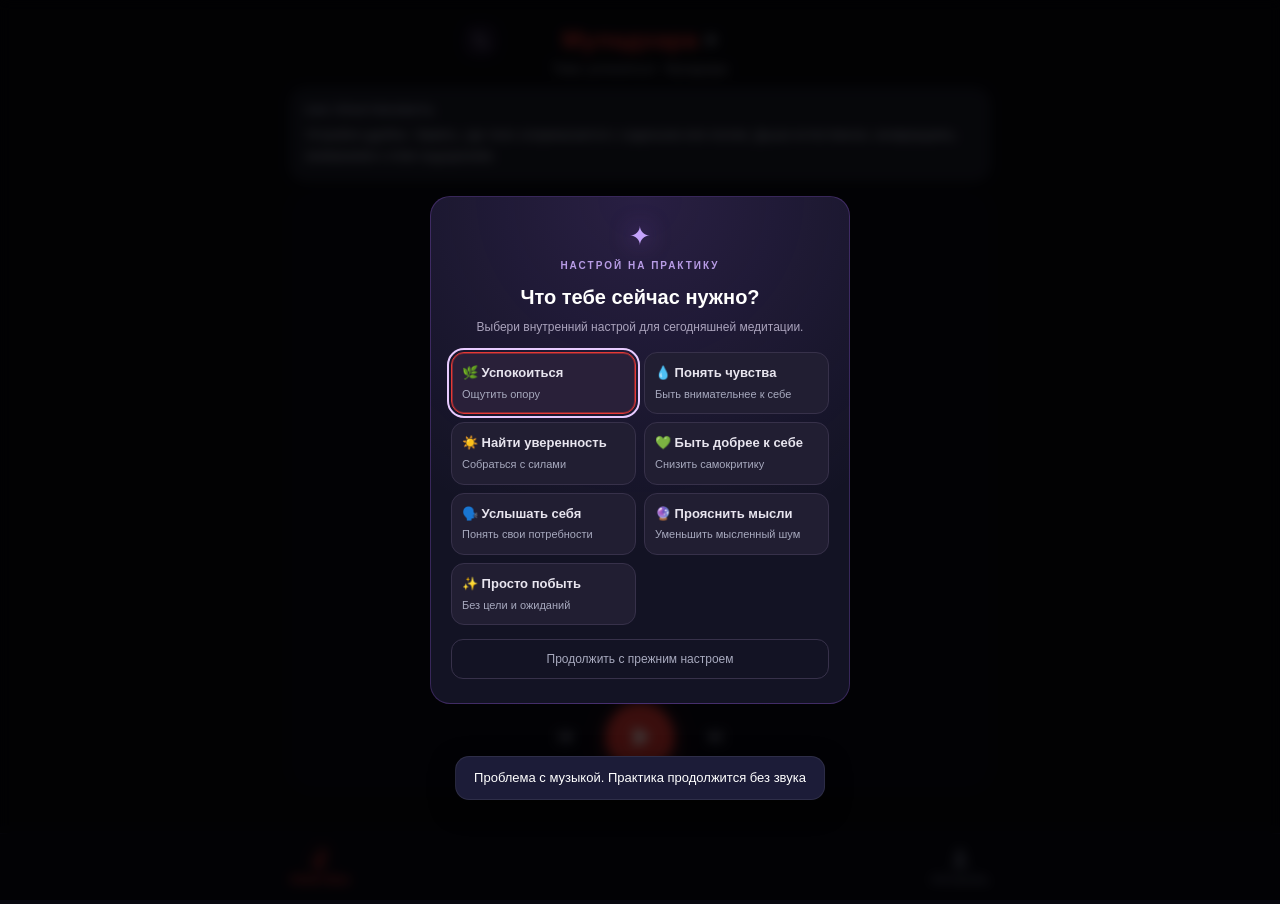
==== commit ee096bb9: "Refresh Telegram cache after chakra panel restoration and compact layout fix" ====
--- a/index.html
+++ b/index.html
@@ -5,7 +5,7 @@
 <meta name="viewport" content="width=device-width, initial-scale=1">
 <title>Медитации</title>
 <script src="https://telegram.org/js/telegram-web-app.js"></script>
-<link rel="stylesheet" href="./assets/style.css?v=20261011m">
+<link rel="stylesheet" href="./assets/style.css?v=20261011n">
 </head>
 <body>
 
@@ -227,10 +227,10 @@
 </div>
 <div class="toast" id="toast"></div>
 
-<script src="./assets/core.js?v=20261011m"></script>
-<script src="./assets/visualizer.js?v=20261011m"></script>
-<script src="./assets/session.js?v=20261011m"></script>
-<script src="./assets/ui.js?v=20261011m"></script>
-<script src="./assets/journal-backup.js?v=20261011m"></script>
+<script src="./assets/core.js?v=20261011n"></script>
+<script src="./assets/visualizer.js?v=20261011n"></script>
+<script src="./assets/session.js?v=20261011n"></script>
+<script src="./assets/ui.js?v=20261011n"></script>
+<script src="./assets/journal-backup.js?v=20261011n"></script>
 </body>
 </html>
--- a/assets/style.css
+++ b/assets/style.css
@@ -1006,46 +1006,6 @@
   padding: 5px;
 }
 .screen-practice .ctrl-play { width: 76px; height: 76px; }
-.screen-settings { max-width: 700px; margin:0 auto; width:100%; min-width:0; }
-.settings-intro { padding: 8px 4px 18px; }
-.settings-intro h2 { font-size:25px; font-weight:650; margin:5px 0 6px; }
-.settings-intro p { font-size:13px; line-height:1.55; color:#a7a9be; }
-.screen-settings .goal-section { margin-bottom:12px; }
-.screen-settings .chakra-info {
-  padding: 12px 8px;
-  margin-bottom: 18px;
-}
-.settings-panel {
-  background:#10101e;
-  border:1px solid rgba(164,99,242,.13);
-  padding:15px 14px;
-  margin-bottom:14px;
-  border-radius:18px;
-}
-.settings-panel h3 {
-  font-size:13px; letter-spacing:.5px; font-weight:650;
-  color:#e9e0f4; margin-bottom:12px;
-}
-.settings-panel .setting-block:last-child { margin-bottom:0; }
-.settings-panel .timer-display { font-size:32px; margin:10px 0; }
-.settings-description { color:#a7a9be; font-size:12px; line-height:1.5; margin-bottom:12px; }
-.settings-audio-controls {
-  display:grid;
-  grid-template-columns:repeat(4,minmax(0,1fr));
-  gap:7px;
-  width:100%;
-}
-.settings-audio-controls .ctrl-side {
-  min-width:0; width:100%; min-height:66px; border:1px solid #33304b;
-  border-radius:14px; background:#1c1b31; padding:10px 4px;
-  display:flex; flex-direction:column; gap:5px; justify-content:center;
-  font:inherit; font-size:11px; line-height:1.3; color:#d8d0e6;
-}
-.settings-audio-controls .ctrl-side svg { width:23px; height:23px; flex:none; }
-.settings-audio-controls .ctrl-side span { display:block; }
-.settings-panel .player-track-status {
-  margin:12px 0 0; white-space:normal; overflow-wrap:anywhere; min-height:20px;
-}
 .welcome-goal-content {
   max-width:420px; padding:24px 20px;
   background:radial-gradient(circle at 50% 0,rgba(164,99,242,.15),transparent 65%),#131324;
@@ -1069,8 +1029,6 @@
   .welcome-goal-content .goal-grid { grid-template-columns:repeat(2,minmax(0,1fr)); }
   .welcome-goal-content .goal-option { padding:10px 7px; }
   .welcome-goal-content .goal-option strong { font-size:12px; }
-  .settings-panel {padding:13px 10px;}
-  .settings-audio-controls {gap:5px;}
 }
 @media (max-height:590px) {
   .screen-practice #orb { width:min(100%, 290px, 39dvh); }
@@ -1088,14 +1046,6 @@
   margin:3px 0 5px;
   font-size:12px;
   letter-spacing:1.8px;
-}
-.home-chakra {
-  display:inline-flex; gap:8px; align-items:center; justify-content:center;
-  font-size:14px; font-weight:600; line-height:1.4; letter-spacing:.35px;
-  padding:5px 13px; margin:0 auto 6px; color:#e4d8f7;
-}
-.home-chakra-dot { display:inline-block; width:7px; height:7px;
-  background:var(--accent); border-radius:50%; box-shadow:0 0 12px var(--accent-glow);
 }
 .home-duration { text-align:center; width:100%; margin:0 auto 8px; }
 .home-duration-label { display:block; text-transform:uppercase;
@@ -1168,14 +1118,105 @@
 }
 .home-controls .ctrl-side svg { width:24px; height:24px; }
 .screen-practice .home-controls .ctrl-play { width:68px; height:68px; flex:0 0 68px; }
-#settingsMusicLibrary,#settingsMusicUpload { margin-top:7px; }
 @media (max-height:680px) {
   .screen-practice #orb { width:min(100%,285px,30dvh); }
   .screen-practice .player {padding-top:8px; padding-bottom:9px;}
   .home-duration { margin-bottom:3px; }
-  .home-chakra {margin-bottom:0;}
 }
 @media (prefers-reduced-motion:reduce) {
   .duration-wheel-option {transition:none;}
 }
 
+
+/* The original chakra guidance card is back on the meditation screen. */
+.screen-practice.active {
+  justify-content:flex-start;
+  min-height:calc(100dvh - 116px);
+}
+.screen-practice .home-chakra-info {
+  width:100%;
+  max-width:700px;
+  margin:0 auto 10px;
+  text-align:center;
+  flex-shrink:0;
+}
+.home-chakra-heading {
+  display:grid; grid-template-columns:40px minmax(0,1fr) 40px;
+  align-items:center; justify-items:center;
+  max-width:360px; margin:0 auto;
+}
+.home-chakra-heading .chakra-name {
+  appearance:none; -webkit-appearance:none;
+  border:none; background:transparent;
+  font-family:inherit; line-height:1.3;
+  justify-self:center; min-height:40px;
+  font-size:clamp(19px,5.5vw,24px); padding:4px 6px;
+}
+.home-chakra-heading .chakra-name:focus-visible,
+.home-chakra-heading .chakra-switch:focus-visible {
+  outline:2px solid var(--accent); outline-offset:3px;
+}
+.chakra-switch {
+  appearance:none; -webkit-appearance:none;
+  display:grid; place-items:center; width:31px; height:31px;
+  border-radius:10px; border:1px solid rgba(164,99,242,.3);
+  background:rgba(164,99,242,.09);
+  color:#c4b1e2; cursor:pointer;
+  transition:background .2s,border-color .2s;
+}
+.chakra-switch:active { background:rgba(164,99,242,.25); }
+.chakra-switch svg {
+  display:block; width:17px; height:17px; fill:none;
+  stroke:currentColor; stroke-width:1.8;
+  stroke-linecap:round; stroke-linejoin:round;
+}
+.home-chakra-balance {width:31px; height:31px;}
+.screen-practice .chakra-desc {
+  margin:1px 0 0; font-size:12px;
+  line-height:1.45; overflow-wrap:anywhere;
+}
+.screen-practice .practice-tip {
+  margin:10px 0 0;
+  padding:13px 15px;
+  border-radius:15px; font-size:13px;
+  line-height:1.6; overflow-wrap:anywhere;
+}
+.screen-practice .practice-tip b {
+  margin-bottom:5px; font-size:11px;
+}
+.screen-practice .player {
+  min-height:0; margin:0 auto;
+  padding-top:6px;
+  justify-content:flex-start;
+  flex:0 0 auto;
+}
+.screen-practice #orb {
+  width:min(100%,290px,32dvh);
+}
+@media (max-height:740px) {
+  .screen-practice .practice-tip {padding:10px 12px; font-size:12px; line-height:1.5;}
+  .screen-practice #orb {width:min(100%,255px,28dvh);}
+}
+@media (max-height:590px) {
+  .screen-practice #orb {width:min(100%,230px,25dvh);}
+  .screen-practice .player {min-height:0;}
+  .screen-practice .practice-tip {line-height:1.4;}
+}
+
+/* Keep the play button visible above the bottom bar on compact phones. */
+@media (max-height:760px) {
+  .screen-practice #orb { width:min(100%,230px,23dvh); }
+  .screen-practice .player { padding-top:3px; padding-bottom:5px; }
+  .screen-practice .home-chakra-info { margin-bottom:6px; }
+  .screen-practice .practice-tip { padding:9px 12px; line-height:1.4; }
+  .duration-wheel-frame { height:108px; }
+  .duration-wheel { height:108px; padding:33px 0; }
+  .duration-wheel-highlight { top:33px; }
+  .home-duration { margin-bottom:3px; }
+}
+@media (max-height:715px) {
+  body { padding-top:10px; }
+  .screen-practice #orb { width:min(100%,210px,20dvh); }
+  .screen-practice .chakra-desc { margin:0; }
+  .screen-practice .practice-tip {margin-top:7px;}
+}
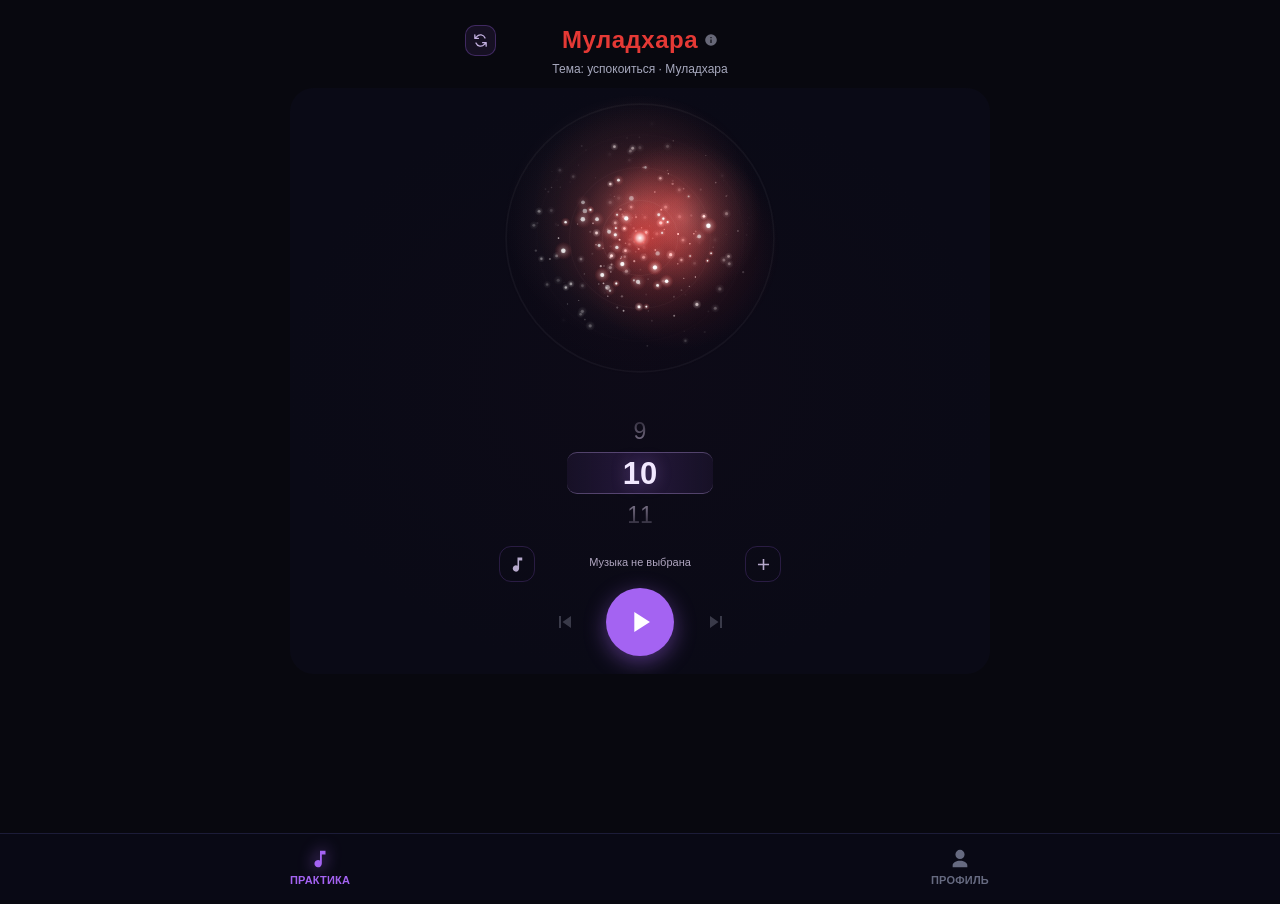
==== commit e6b311ec: "Remove chakra practice tip and minute caption; simplify chakra controls" ====
--- a/index.html
+++ b/index.html
@@ -5,7 +5,7 @@
 <meta name="viewport" content="width=device-width, initial-scale=1">
 <title>Медитации</title>
 <script src="https://telegram.org/js/telegram-web-app.js"></script>
-<link rel="stylesheet" href="./assets/style.css?v=20261011n">
+<link rel="stylesheet" href="./assets/style.css?v=20261011q">
 </head>
 <body>
 
@@ -20,21 +20,17 @@
         <span id="chakraName">—</span>
         <svg class="info-ic" viewBox="0 0 24 24" aria-hidden="true"><path d="M12 2a10 10 0 1 0 0 20 10 10 0 0 0 0-20zm1 15h-2v-6h2v6zm0-8h-2V7h2v2z"/></svg>
       </button>
-      <span class="home-chakra-balance" aria-hidden="true"></span>
     </div>
     <div class="chakra-desc" id="chakraDesc">—</div>
-    <div class="practice-tip" id="practiceTip" aria-live="polite"></div>
   </div>
   <div class="player">
     <canvas id="orb" width="600" height="600"></canvas>
     <div class="breath-hint" id="breathHint" role="status" aria-live="off"></div>
 
     <div class="home-duration" aria-label="Длительность медитации">
-      <span class="home-duration-label">Минуты практики</span>
       <div class="duration-wheel-frame">
         <div class="duration-wheel-highlight" aria-hidden="true"></div>
         <div class="duration-wheel" id="durationWheel" role="listbox" tabindex="0" aria-label="Выбрать длительность прокруткой вверх или вниз"></div>
-        <span class="duration-wheel-unit" aria-hidden="true">мин</span>
       </div>
       <div class="home-time-remaining" id="homeTimerRemaining" aria-live="off" hidden></div>
     </div>
@@ -227,10 +223,10 @@
 </div>
 <div class="toast" id="toast"></div>
 
-<script src="./assets/core.js?v=20261011n"></script>
-<script src="./assets/visualizer.js?v=20261011n"></script>
-<script src="./assets/session.js?v=20261011n"></script>
-<script src="./assets/ui.js?v=20261011n"></script>
-<script src="./assets/journal-backup.js?v=20261011n"></script>
+<script src="./assets/core.js?v=20261011q"></script>
+<script src="./assets/visualizer.js?v=20261011q"></script>
+<script src="./assets/session.js?v=20261011q"></script>
+<script src="./assets/ui.js?v=20261011q"></script>
+<script src="./assets/journal-backup.js?v=20261011q"></script>
 </body>
 </html>
--- a/assets/style.css
+++ b/assets/style.css
@@ -1071,7 +1071,7 @@
 .duration-wheel::-webkit-scrollbar { display:none; }
 .duration-wheel-option {
   width:100%; height:42px; min-height:42px; display:flex; align-items:center;
-  justify-content:center; box-sizing:border-box; padding-right:27px;
+  justify-content:center; box-sizing:border-box; padding-right:0;
   font:inherit; font-variant-numeric:tabular-nums; font-size:23px; font-weight:450;
   line-height:1; color:#82798f; scroll-snap-align:center;
   scroll-snap-stop:normal; cursor:pointer; user-select:none;
@@ -1080,10 +1080,6 @@
 .duration-wheel-option[aria-selected="true"] {
   color:#f2e8ff; font-size:31px; font-weight:640;
   text-shadow:0 0 15px rgba(180,135,240,.34);
-}
-.duration-wheel-unit {
-  position:absolute; z-index:2; pointer-events:none; right:26px; top:50%;
-  transform:translateY(-50%); color:#bdafd0; font-size:12px; font-weight:600;
 }
 .duration-wheel:focus-visible { outline:2px solid var(--accent); outline-offset:-2px; border-radius:12px; }
 .home-duration.is-running .duration-wheel { opacity:.48; pointer-events:none; }
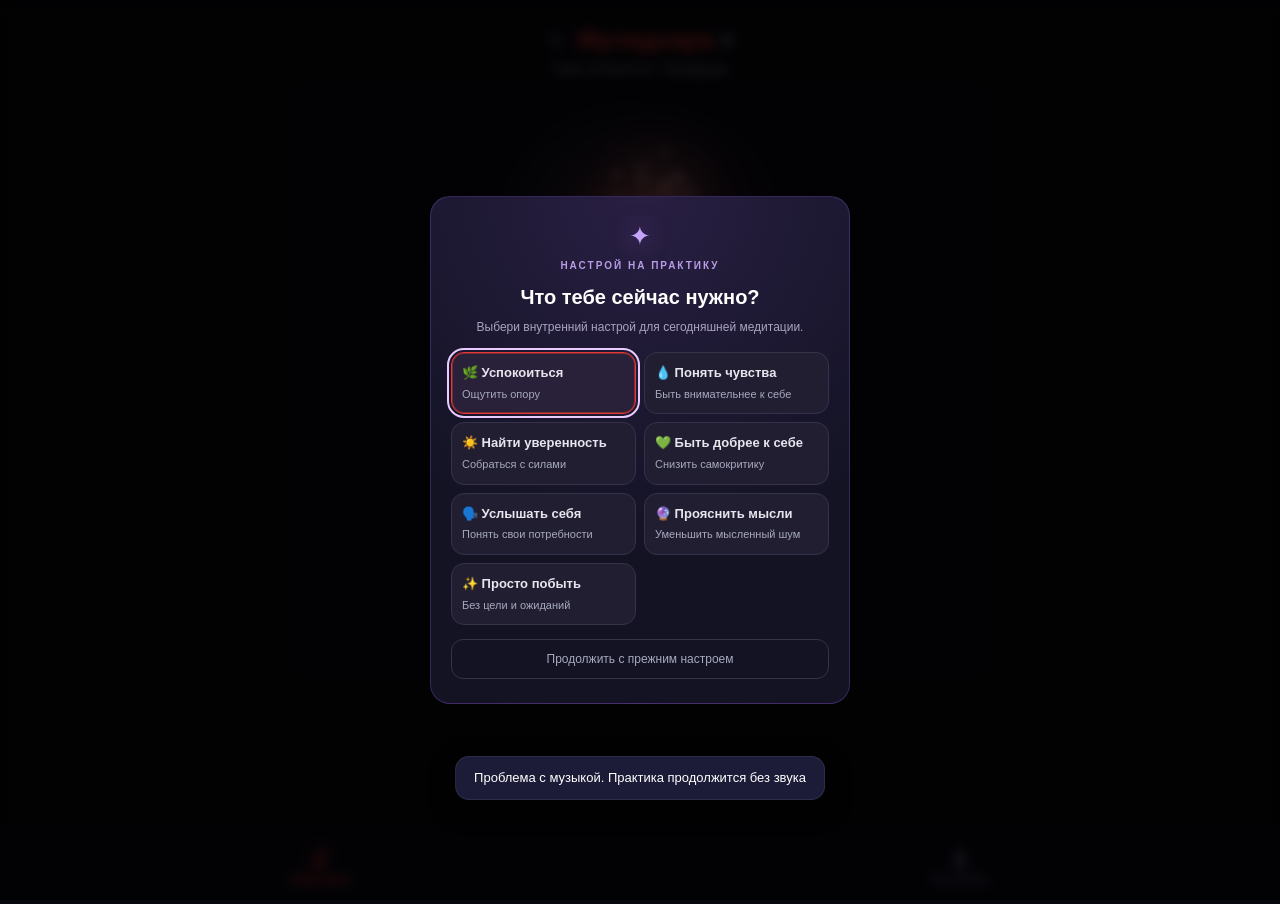
==== commit 6c972ce9: "Rebuild player card, restore minute unit, fix chakra guide structure and move journal actions below " ====
--- a/index.html
+++ b/index.html
@@ -5,7 +5,7 @@
 <meta name="viewport" content="width=device-width, initial-scale=1">
 <title>Медитации</title>
 <script src="https://telegram.org/js/telegram-web-app.js"></script>
-<link rel="stylesheet" href="./assets/style.css?v=20261011q">
+<link rel="stylesheet" href="./assets/style.css?v=20261011r">
 </head>
 <body>
 
@@ -31,10 +31,12 @@
       <div class="duration-wheel-frame">
         <div class="duration-wheel-highlight" aria-hidden="true"></div>
         <div class="duration-wheel" id="durationWheel" role="listbox" tabindex="0" aria-label="Выбрать длительность прокруткой вверх или вниз"></div>
+        <span class="duration-wheel-unit" aria-hidden="true">мин</span>
       </div>
       <div class="home-time-remaining" id="homeTimerRemaining" aria-live="off" hidden></div>
     </div>
-    <div class="home-music" aria-label="Музыкальный плеер">
+    <div class="ios-player" aria-label="Музыкальный плеер">
+      <div class="home-music">
       <button class="home-music-menu" id="btnTracks" aria-label="Выбрать музыку" title="Выбрать музыку">
         <svg viewBox="0 0 24 24" aria-hidden="true"><path d="M12 3v10.55A4 4 0 1 0 14 17V7h4V3z"/></svg>
       </button>
@@ -43,7 +45,7 @@
         <svg viewBox="0 0 24 24" aria-hidden="true"><path d="M19 13h-6v6h-2v-6H5v-2h6V5h2v6h6v2z"/></svg>
       </button>
     </div>
-    <div class="control-bar home-controls">
+      <div class="control-bar home-controls">
       <button class="ctrl-side" id="btnPrevTrack" aria-label="Предыдущий трек" title="Предыдущий трек">
         <svg viewBox="0 0 24 24" aria-hidden="true"><path d="M6 6h2v12H6zm3.5 6l8.5 6V6z"/></svg>
       </button>
@@ -53,6 +55,7 @@
       <button class="ctrl-side" id="btnNextTrack" aria-label="Следующий трек" title="Следующий трек">
         <svg viewBox="0 0 24 24" aria-hidden="true"><path d="M16 6h2v12h-2zM6 18l8.5-6L6 6z"/></svg>
       </button>
+      </div>
     </div>
 
   </div>
@@ -70,17 +73,20 @@
     <div id="streakWeek" class="streak-week"></div>
   </div>
 
+  <div class="profile-tabs">
+    <button class="profile-tab active" data-ptab="stats">Статистика</button>
+    <button class="profile-tab" data-ptab="history">История</button>
+  </div>
+
+  <div id="profileBody"></div>
+  <section class="profile-backup-section" aria-label="Резервная копия дневника">
+    <h3>Резервная копия</h3>
   <div class="profile-actions">
     <button type="button" id="exportJournalBtn" class="quiet-toggle">↓ Сохранить дневник</button>
     <button type="button" id="importJournalBtn" class="quiet-toggle">↑ Восстановить дневник</button>
     <p class="profile-backup-hint">Записи сохраняются автоматически. Эти кнопки нужны для резервной копии.</p>
   </div>
-  <div class="profile-tabs">
-    <button class="profile-tab active" data-ptab="stats">Статистика</button>
-    <button class="profile-tab" data-ptab="history">История</button>
-  </div>
-
-  <div id="profileBody"></div>
+  </section>
 </div>
 
 <!-- ==================== НИЖНЯЯ НАВИГАЦИЯ ==================== -->
@@ -191,13 +197,13 @@
   </div>
 </div>
 
-<div class="modal" id="guideModal">
-  <div class="modal-content">
-    <div class="modal-header">
-      <h2>О чакре</h2>
-      <button class="modal-close" data-close="guideModal">✕</button>
-    </div>
-    <div id="guideBody"></div>
+<div class="modal" id="guideModal" role="dialog" aria-modal="true" aria-labelledby="guideTitle">
+  <div class="modal-content guide-modal-content">
+    <div class="modal-header">
+      <h2 id="guideTitle">О чакре</h2>
+      <button type="button" class="modal-close" data-close="guideModal" aria-label="Закрыть">✕</button>
+    </div>
+    <div id="guideBody" tabindex="0" aria-label="Информация о чакре"></div>
   </div>
 </div>
 
@@ -223,10 +229,10 @@
 </div>
 <div class="toast" id="toast"></div>
 
-<script src="./assets/core.js?v=20261011q"></script>
-<script src="./assets/visualizer.js?v=20261011q"></script>
-<script src="./assets/session.js?v=20261011q"></script>
-<script src="./assets/ui.js?v=20261011q"></script>
-<script src="./assets/journal-backup.js?v=20261011q"></script>
+<script src="./assets/core.js?v=20261011r"></script>
+<script src="./assets/visualizer.js?v=20261011r"></script>
+<script src="./assets/session.js?v=20261011r"></script>
+<script src="./assets/ui.js?v=20261011r"></script>
+<script src="./assets/journal-backup.js?v=20261011r"></script>
 </body>
 </html>
--- a/assets/style.css
+++ b/assets/style.css
@@ -1048,8 +1048,6 @@
   letter-spacing:1.8px;
 }
 .home-duration { text-align:center; width:100%; margin:0 auto 8px; }
-.home-duration-label { display:block; text-transform:uppercase;
-  letter-spacing:1.6px; font-size:10px; color:#a6a0b9; margin-bottom:1px; }
 .duration-wheel-frame { width:164px; height:126px; margin:0 auto;
   position:relative; isolation:isolate; overflow:hidden; }
 .duration-wheel-highlight {
@@ -1137,16 +1135,15 @@
   flex-shrink:0;
 }
 .home-chakra-heading {
-  display:grid; grid-template-columns:40px minmax(0,1fr) 40px;
-  align-items:center; justify-items:center;
-  max-width:360px; margin:0 auto;
+  display:flex; align-items:center; justify-content:center;
+  gap:2px; max-width:360px; margin:0 auto;
 }
 .home-chakra-heading .chakra-name {
   appearance:none; -webkit-appearance:none;
   border:none; background:transparent;
   font-family:inherit; line-height:1.3;
-  justify-self:center; min-height:40px;
-  font-size:clamp(19px,5.5vw,24px); padding:4px 6px;
+  min-height:40px;
+  font-size:clamp(19px,5.5vw,24px); padding:4px 5px;
 }
 .home-chakra-heading .chakra-name:focus-visible,
 .home-chakra-heading .chakra-switch:focus-visible {
@@ -1154,31 +1151,21 @@
 }
 .chakra-switch {
   appearance:none; -webkit-appearance:none;
-  display:grid; place-items:center; width:31px; height:31px;
-  border-radius:10px; border:1px solid rgba(164,99,242,.3);
-  background:rgba(164,99,242,.09);
-  color:#c4b1e2; cursor:pointer;
-  transition:background .2s,border-color .2s;
-}
-.chakra-switch:active { background:rgba(164,99,242,.25); }
+  display:grid; place-items:center; width:30px; height:34px;
+  border-radius:8px; border:0;
+  background:transparent;
+  color:#a7a9be; cursor:pointer;
+  transition:color .2s,background .2s;
+}
+.chakra-switch:active { background:rgba(164,99,242,.13); color:#d4bafa; }
 .chakra-switch svg {
-  display:block; width:17px; height:17px; fill:none;
+  display:block; width:15px; height:15px; fill:none;
   stroke:currentColor; stroke-width:1.8;
   stroke-linecap:round; stroke-linejoin:round;
 }
-.home-chakra-balance {width:31px; height:31px;}
 .screen-practice .chakra-desc {
   margin:1px 0 0; font-size:12px;
   line-height:1.45; overflow-wrap:anywhere;
-}
-.screen-practice .practice-tip {
-  margin:10px 0 0;
-  padding:13px 15px;
-  border-radius:15px; font-size:13px;
-  line-height:1.6; overflow-wrap:anywhere;
-}
-.screen-practice .practice-tip b {
-  margin-bottom:5px; font-size:11px;
 }
 .screen-practice .player {
   min-height:0; margin:0 auto;
@@ -1190,13 +1177,11 @@
   width:min(100%,290px,32dvh);
 }
 @media (max-height:740px) {
-  .screen-practice .practice-tip {padding:10px 12px; font-size:12px; line-height:1.5;}
   .screen-practice #orb {width:min(100%,255px,28dvh);}
 }
 @media (max-height:590px) {
   .screen-practice #orb {width:min(100%,230px,25dvh);}
   .screen-practice .player {min-height:0;}
-  .screen-practice .practice-tip {line-height:1.4;}
 }
 
 /* Keep the play button visible above the bottom bar on compact phones. */
@@ -1204,7 +1189,6 @@
   .screen-practice #orb { width:min(100%,230px,23dvh); }
   .screen-practice .player { padding-top:3px; padding-bottom:5px; }
   .screen-practice .home-chakra-info { margin-bottom:6px; }
-  .screen-practice .practice-tip { padding:9px 12px; line-height:1.4; }
   .duration-wheel-frame { height:108px; }
   .duration-wheel { height:108px; padding:33px 0; }
   .duration-wheel-highlight { top:33px; }
@@ -1214,5 +1198,4 @@
   body { padding-top:10px; }
   .screen-practice #orb { width:min(100%,210px,20dvh); }
   .screen-practice .chakra-desc { margin:0; }
-  .screen-practice .practice-tip {margin-top:7px;}
-}
+}
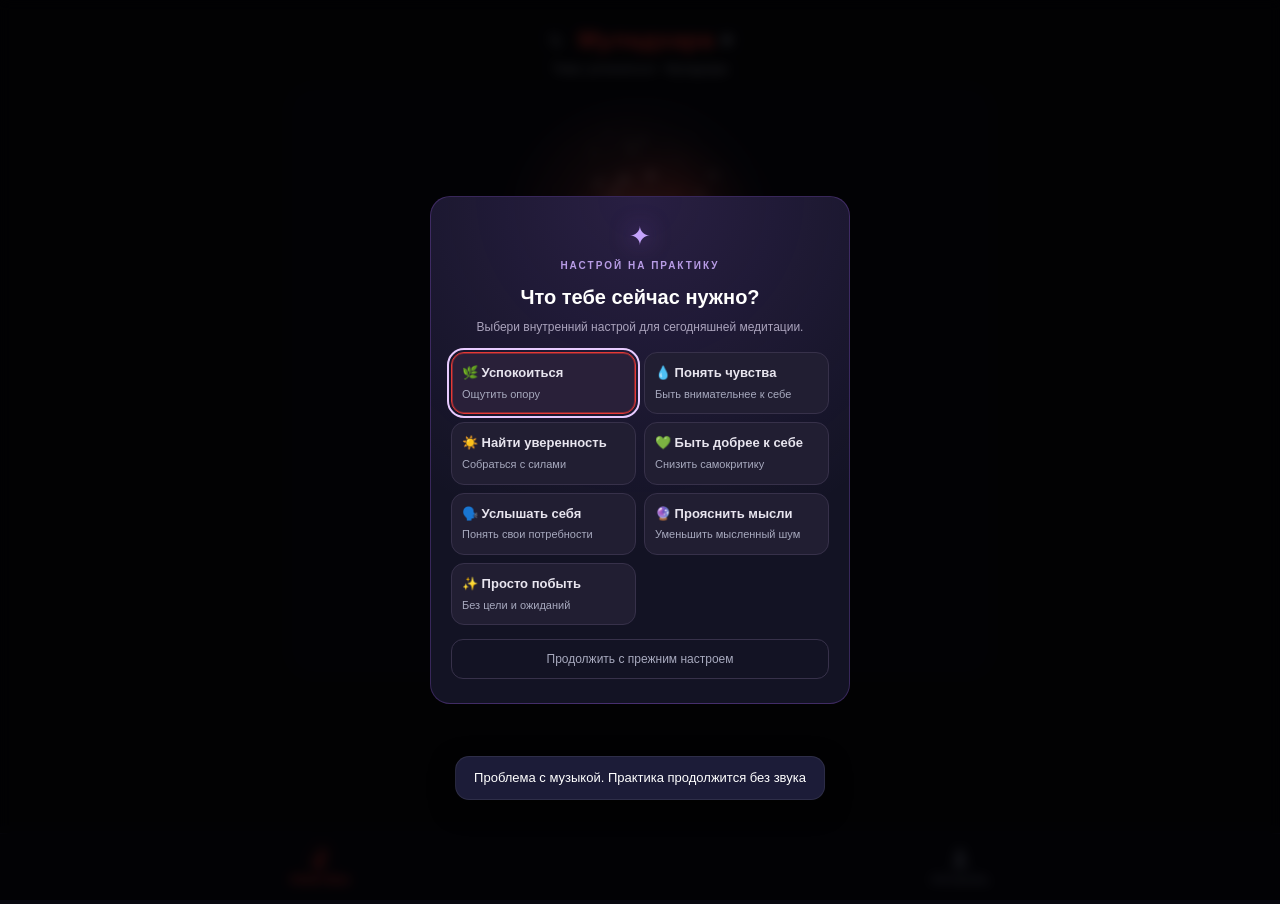
==== commit d8a7489e: "Unify profile streak symbol with lavender meditation palette" ====
--- a/index.html
+++ b/index.html
@@ -65,7 +65,7 @@
 <div class="screen screen-profile" id="screen-profile">
   <div class="streak-card" aria-label="Серия медитаций">
     <div class="streak-heading">
-      <div class="streak-flame" aria-hidden="true">🔥</div>
+      <div class="streak-flame" aria-hidden="true">✦</div>
       <div><div class="streak-number"><span id="streakNum">0</span> <span style="font-size:17px;font-weight:650;color:#dcc5f2">дней</span></div><div class="streak-text">Твоя серия медитаций</div></div>
     </div>
     <div id="streakStatus" class="streak-status">Заверши медитацию, чтобы начать серию</div>
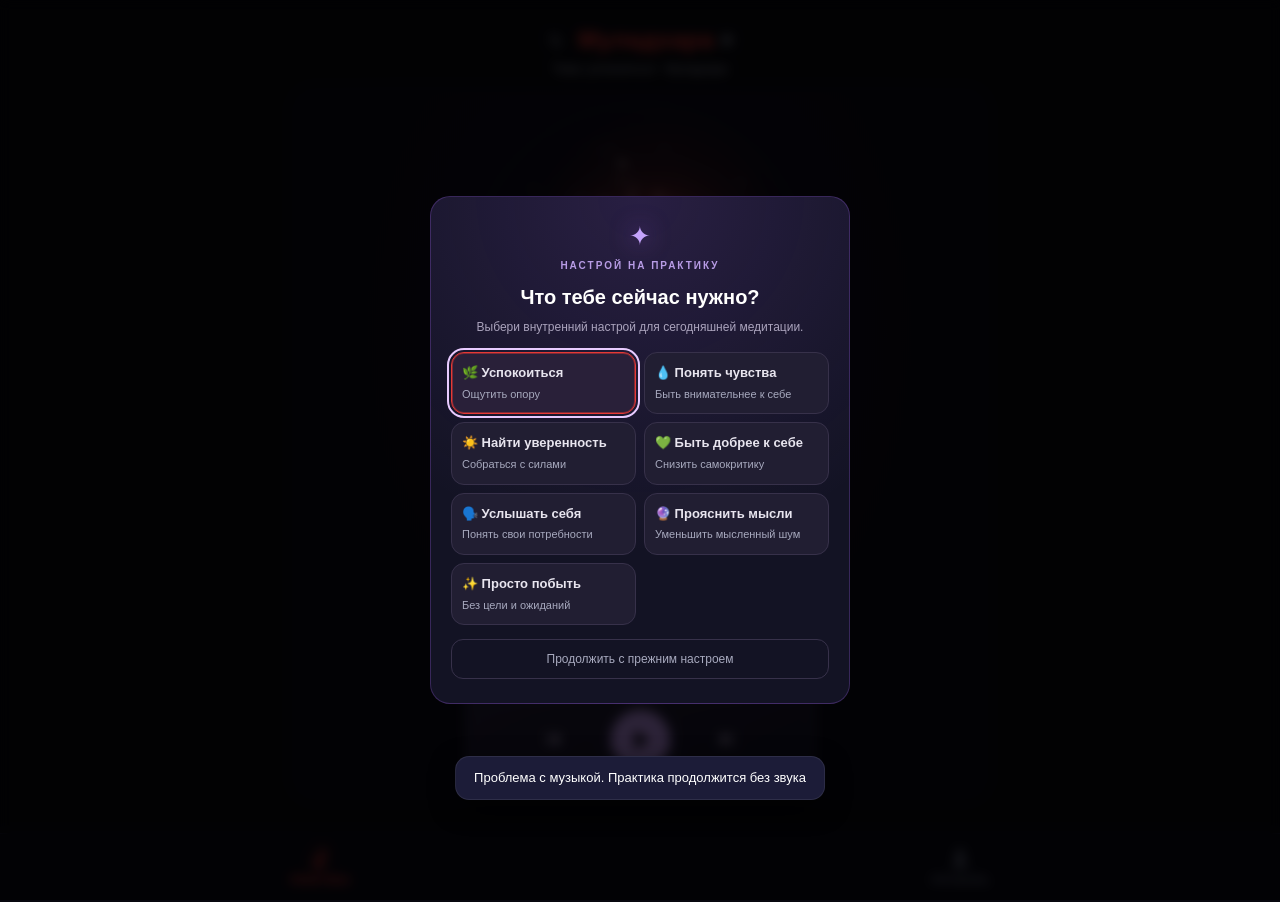
==== commit 220d5713: "Refresh Telegram cache for large universe, improved chakra dialog and redesigned player" ====
--- a/index.html
+++ b/index.html
@@ -5,7 +5,7 @@
 <meta name="viewport" content="width=device-width, initial-scale=1">
 <title>Медитации</title>
 <script src="https://telegram.org/js/telegram-web-app.js"></script>
-<link rel="stylesheet" href="./assets/style.css?v=20261011r">
+<link rel="stylesheet" href="./assets/style.css?v=20261011s">
 </head>
 <body>
 
@@ -229,10 +229,10 @@
 </div>
 <div class="toast" id="toast"></div>
 
-<script src="./assets/core.js?v=20261011r"></script>
-<script src="./assets/visualizer.js?v=20261011r"></script>
-<script src="./assets/session.js?v=20261011r"></script>
-<script src="./assets/ui.js?v=20261011r"></script>
-<script src="./assets/journal-backup.js?v=20261011r"></script>
+<script src="./assets/core.js?v=20261011s"></script>
+<script src="./assets/visualizer.js?v=20261011s"></script>
+<script src="./assets/session.js?v=20261011s"></script>
+<script src="./assets/ui.js?v=20261011s"></script>
+<script src="./assets/journal-backup.js?v=20261011s"></script>
 </body>
 </html>
--- a/assets/style.css
+++ b/assets/style.css
@@ -1199,3 +1199,332 @@
   .screen-practice #orb { width:min(100%,210px,20dvh); }
   .screen-practice .chakra-desc { margin:0; }
 }
+
+/* Unified 2026 meditation layout: generous universe, iOS-inspired controls. */
+/* Never squeeze the animation to 20vh just to fit every control without scrolling. */
+.screen-practice.active {
+  min-height: 0;
+  display: block;
+}
+.screen-practice .home-chakra-info {
+  margin-bottom: 8px;
+}
+.screen-practice .player {
+  min-height: 0;
+  width: 100%;
+  padding: 8px 10px 20px;
+  margin: 0 auto;
+  background: radial-gradient(ellipse at 50% 34%, rgba(56,32,89,.15),#0a0a16 76%);
+  overflow: visible;
+  border-radius: 25px;
+}
+.screen-practice #orb {
+  display: block;
+  width: min(100%, clamp(285px, 44dvh, 360px));
+  height: auto;
+  aspect-ratio: 1 / 1;
+  flex: 0 0 auto;
+  margin: 0 auto 6px;
+}
+.screen-practice .breath-hint {
+  margin: 4px 0 8px;
+  min-height: 19px;
+}
+.duration-wheel-option {
+  padding-right: 28px;
+}
+.duration-wheel-unit {
+  position: absolute;
+  z-index: 2;
+  right: 21px;
+  top: 50%;
+  transform: translateY(-50%);
+  font-size: 12px;
+  font-weight: 600;
+  line-height: 1;
+  color: #beacd6;
+  pointer-events: none;
+}
+
+/* The music controls are one quiet, unified glass player. */
+.ios-player {
+  width: min(100%, 350px);
+  max-width: 100%;
+  margin: 7px auto 0;
+  padding: 11px 13px 12px;
+  border: 1px solid rgba(187,157,233,.24);
+  border-radius: 23px;
+  background: linear-gradient(155deg, rgba(43,35,65,.85), rgba(21,20,39,.94));
+  box-shadow: 0 7px 28px rgba(0,0,0,.17), inset 0 1px 0 rgba(255,255,255,.04);
+  backdrop-filter: blur(18px);
+  -webkit-backdrop-filter: blur(18px);
+}
+.ios-player .home-music {
+  width: 100%;
+  margin: 0;
+  padding: 0 1px 10px;
+  justify-content: flex-start;
+  gap: 11px;
+}
+.ios-player .home-music-menu {
+  flex: 0 0 45px;
+  width: 45px;
+  height: 45px;
+  border: 1px solid rgba(207,172,250,.25);
+  border-radius: 12px;
+  background: linear-gradient(145deg,rgba(158,115,211,.29),rgba(96,67,141,.22));
+  color: #e5d0ff;
+}
+.ios-player .home-music-menu svg { width: 22px; height: 22px; }
+.ios-player .home-music-add {
+  flex: 0 0 36px;
+  width: 36px;
+  height: 36px;
+  border-radius: 50%;
+  background: rgba(177,146,221,.10);
+  border: 1px solid rgba(177,146,221,.12);
+  color: #c6b1e2;
+}
+.ios-player .player-track-status {
+  flex: 1 1 auto;
+  min-width: 0;
+  font-size: 12px;
+  font-weight: 600;
+  text-align: left;
+  line-height: 1.5;
+  color: #e4d8f3;
+  white-space: nowrap;
+  text-overflow: ellipsis;
+  overflow: hidden;
+}
+.screen-practice .ios-player .home-controls {
+  display: flex;
+  width: 100%;
+  gap: clamp(15px,6vw,35px);
+  justify-content: center;
+  align-items: center;
+  margin: 0 auto;
+  padding: 10px 5px 0;
+  border-top: 1px solid rgba(205,178,239,.13);
+}
+.screen-practice .ios-player .ctrl-side {
+  width: 44px;
+  height: 44px;
+  flex: 0 0 44px;
+  border-radius: 50%;
+  background: transparent;
+  color: #d2c2e6;
+  border: 0;
+  padding: 10px;
+  opacity: .95;
+}
+.screen-practice .ios-player .ctrl-side svg {
+  height: 23px;
+  width: 23px;
+}
+.screen-practice .ios-player .ctrl-play {
+  flex: 0 0 59px;
+  width: 59px;
+  height: 59px;
+  background: #b18cde;
+  color: #171223;
+  box-shadow: 0 4px 16px rgba(172,131,229,.24);
+  border: 0;
+}
+.ios-player button:focus-visible {
+  outline: 2px solid #dbbaff;
+  outline-offset: 3px;
+}
+@media (max-height: 750px) {
+  .screen-practice #orb {
+    width: min(100%, clamp(275px,42dvh,350px));
+  }
+  .screen-practice .player { padding-bottom: 14px; }
+}
+@media (max-height: 610px) {
+  .screen-practice #orb { width: min(100%,285px); }
+}
+
+/* Chakra guide: only the text panel scrolls. Header and close remain visible. */
+#guideModal {
+  padding: max(12px, env(safe-area-inset-top)) 12px
+           max(12px, env(safe-area-inset-bottom));
+}
+#guideModal .guide-modal-content {
+  display: flex;
+  flex-direction: column;
+  width: min(100%,480px);
+  max-width: 480px;
+  height: min(88dvh, 790px);
+  max-height: min(88dvh, 790px);
+  min-height: 0;
+  overflow: hidden;
+  padding: 0;
+  border-radius: 22px;
+  border: 1px solid rgba(178,151,227,.27);
+  background: #141322;
+}
+#guideModal .modal-header {
+  position: relative;
+  top: auto;
+  flex: 0 0 auto;
+  margin: 0;
+  padding: 17px 18px 13px;
+  background: #141322;
+  border-bottom: 1px solid rgba(185,158,225,.17);
+  z-index: 2;
+}
+#guideModal .modal-header h2 { color: #e9def9; }
+#guideModal .modal-close { min-width: 38px; min-height: 38px; }
+#guideBody {
+  flex: 1 1 auto;
+  min-width: 0;
+  min-height: 0;
+  overflow-y: auto;
+  overflow-x: hidden;
+  overscroll-behavior: contain;
+  -webkit-overflow-scrolling: touch;
+  touch-action: pan-y;
+  padding: 19px 17px max(24px,env(safe-area-inset-bottom));
+  scrollbar-width: thin;
+  scrollbar-color: #514466 transparent;
+}
+#guideBody:focus { outline: none; }
+#guideBody .guide-chakra-name {
+  margin-bottom: 9px;
+  overflow-wrap: anywhere;
+}
+#guideBody .guide-section {
+  background: #211d32;
+  border: 1px solid rgba(186,159,227,.10);
+  padding: 15px;
+  margin-bottom: 11px;
+  border-radius: 14px;
+  min-width: 0;
+}
+#guideBody .guide-section p,
+#guideBody .note-subtitle {
+  overflow-wrap: anywhere;
+  white-space: normal;
+}
+#guideBody .my-intent-item { min-width: 0; }
+#guideBody .my-intent-item span { min-width: 0; overflow-wrap: anywhere; }
+
+/* One consistent lavender palette across the entire profile. */
+.screen-profile {
+  --profile-accent: #b493ed;
+  --profile-surface: #171528;
+  --profile-surface-raised: #211b36;
+  --profile-border: rgba(180,152,226,.24);
+  --profile-muted: #b4a8c9;
+}
+.screen-profile .streak-card {
+  background: linear-gradient(150deg,#272039 0%,#171528 88%);
+  border: 1px solid var(--profile-border);
+  box-shadow: 0 12px 30px rgba(13,10,30,.23);
+}
+.screen-profile .streak-flame {
+  background: linear-gradient(140deg,#8866be,#b493ed);
+  box-shadow: 0 5px 20px rgba(142,108,193,.2);
+  color: #f3e9ff;
+  font-size: 35px;
+}
+.screen-profile .streak-status,
+.screen-profile .streak-text,
+.screen-profile .streak-week-title,
+.screen-profile .streak-day-label {
+  color: var(--profile-muted);
+}
+.screen-profile .streak-number { color: #f3e9ff; }
+.screen-profile .streak-day-dot { border-color: var(--profile-border); }
+.screen-profile .streak-day.done .streak-day-dot {
+  background: #9e79d5;
+  color: #fff;
+  border-color: #b493ed;
+  box-shadow: 0 4px 13px rgba(142,108,193,.22);
+}
+.screen-profile .streak-day.today .streak-day-dot {
+  outline-color: #dec4ff;
+}
+.screen-profile .stats-bar,
+.screen-profile .daily-tasks,
+.screen-profile .stat-card,
+.screen-profile .profile-tabs,
+.screen-profile .profile-subtab,
+.screen-profile .session-item,
+.screen-profile .cal-nav button,
+.screen-profile .cal-day {
+  background: var(--profile-surface);
+  border: 1px solid var(--profile-border);
+}
+.screen-profile .session-item {
+  border-left: 3px solid var(--profile-accent);
+}
+.screen-profile .session-chakra .cdot {
+  background: var(--profile-accent);
+  box-shadow: 0 0 6px var(--profile-accent);
+}
+.screen-profile .profile-tab.active {
+  background: #9571cc;
+  box-shadow: 0 4px 12px rgba(149,113,204,.18);
+}
+.screen-profile .profile-subtab.active {
+  background: #2f2446;
+  color: #fff;
+  border-color: #9571cc;
+}
+.screen-profile .level-badge b,
+.screen-profile .daily-header .count { color: var(--profile-accent); }
+.screen-profile .xp-fill,
+.screen-profile .daily-item.done .daily-check,
+.screen-profile .cal-dot {
+  background: var(--profile-accent);
+  border-color: var(--profile-accent);
+  box-shadow: none;
+}
+.screen-profile .cal-day.selected {
+  background: var(--profile-surface-raised);
+  border-color: var(--profile-accent);
+}
+.screen-profile .cal-day.has-data { background: #2b2242; }
+.screen-profile .stat-label,
+.screen-profile .stat-value span,
+.screen-profile .personal-note,
+.screen-profile .profile-backup-hint {
+  color: var(--profile-muted);
+}
+.screen-profile .stat-value { color: #f1eafd; }
+.profile-backup-section {
+  margin-top: 23px;
+  padding: 19px 13px 0;
+  border-top: 1px solid var(--profile-border);
+}
+.profile-backup-section h3 {
+  margin: 0 0 12px;
+  color: #ded0f5;
+  font-size: 13px;
+  font-weight: 600;
+  letter-spacing: .4px;
+}
+.screen-profile .profile-actions {
+  margin-bottom: 0;
+}
+.screen-profile .profile-actions .quiet-toggle {
+  min-height: 46px;
+  background: var(--profile-surface);
+  color: #e9def9;
+  border: 1px solid var(--profile-border);
+  border-radius: 14px;
+  font-size: 13px;
+}
+.screen-profile .profile-actions .quiet-toggle:active {
+  background: var(--profile-surface-raised);
+}
+
+/* Profile navigation uses the same fixed accent as the profile cards. */
+body.profile-active .tabs-bottom .bottom-tab.active {
+  color: #b493ed;
+}
+body.profile-active .tabs-bottom .bottom-tab.active svg {
+  filter: drop-shadow(0 0 8px rgba(180,147,237,.45));
+}
